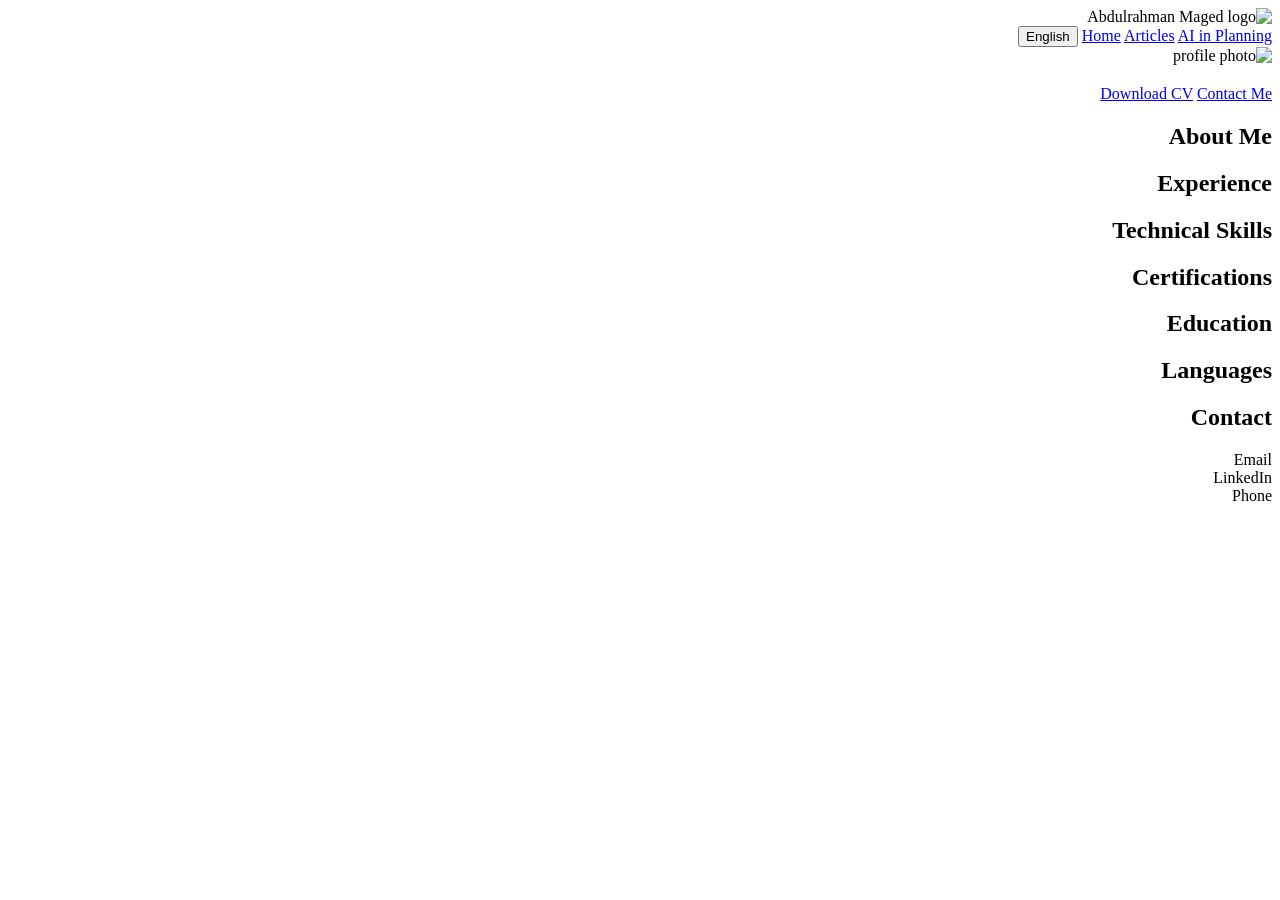
==== index.html @ ee334961 "Add files via upload" ====
<!DOCTYPE html>
<html lang="ar" dir="rtl">
<head>
<meta charset="UTF-8">
<meta name="viewport" content="width=device-width, initial-scale=1.0">
<title>عبدالرحمن ماجد | Planning Engineer</title>
<meta name="description" content="عبدالرحمن ماجد - مهندس تخطيط أول بخبرة 12+ عامًا في مشاريع المقاولات والبنية التحتية، متخصص في Primavera P6 وتحليل المسار الحرج وتحليل التأخيرات.">
<meta property="og:title" content="عبدالرحمن ماجد | Senior Planning Engineer">
<meta property="og:description" content="مهندس تخطيط أول بخبرة 12+ عامًا في مشاريع المقاولات والبنية التحتية.">
<meta property="og:type" content="website">
<meta property="og:image" content="assets/avatar-placeholder.svg">
<link rel="icon" href="assets/favicon.svg" type="image/svg+xml">
<link rel="preconnect" href="https://fonts.googleapis.com">
<link href="https://fonts.googleapis.com/css2?family=Cairo:wght@400;600;700;800&family=Inter:wght@400;600;700;800&display=swap" rel="stylesheet">
<link rel="stylesheet" href="css/styles.css">
<script>
  (function(){
    var lang = localStorage.getItem("site-lang") || "ar";
    document.documentElement.lang = lang;
    document.documentElement.dir = lang === "ar" ? "rtl" : "ltr";
  })();
</script>
</head>
<body data-page="home">

<header class="site-header">
  <div class="container nav-row">
    <div class="brand">
      <img src="assets/favicon.svg" alt="logo">
      <span id="brand-name">Abdulrahman Maged</span>
    </div>
    <nav class="nav-links">
      <a href="index.html" data-page="home" data-i18n="navHome">Home</a>
      <a href="articles.html" data-page="articles" data-i18n="navArticles">Articles</a>
      <a href="ai-planning.html" data-page="ai" data-i18n="navAI">AI in Planning</a>
      <button class="lang-toggle" id="lang-toggle">English</button>
    </nav>
  </div>
</header>

<section class="hero">
  <div class="container hero-grid">
    <img id="hero-photo" class="hero-photo" src="assets/avatar-placeholder.svg" alt="profile photo">
    <div class="hero-text">
      <h1 id="hero-name"></h1>
      <div class="hero-title" id="hero-title"></div>
      <p class="hero-pitch" id="hero-pitch"></p>
      <div class="hero-meta">
        <span id="hero-location"></span>
      </div>
      <div class="btn-row">
        <a class="btn btn-gold" id="cv-download" href="#" download data-i18n="heroDownloadCV">Download CV</a>
        <a class="btn btn-outline" href="#contact" data-i18n="heroContact">Contact Me</a>
      </div>
    </div>
  </div>
</section>

<section>
  <div class="container">
    <h2 class="section-title" data-i18n="summaryTitle">About Me</h2>
    <div class="summary-box" id="summary-text"></div>
  </div>
</section>

<section class="section-alt">
  <div class="container">
    <h2 class="section-title" data-i18n="experienceTitle">Experience</h2>
    <div class="timeline" id="timeline"></div>
  </div>
</section>

<section>
  <div class="container">
    <h2 class="section-title" data-i18n="skillsTitle">Technical Skills</h2>
    <div class="skills-grid" id="skills-grid"></div>
  </div>
</section>

<section class="section-alt">
  <div class="container">
    <h2 class="section-title" data-i18n="certTitle">Certifications</h2>
    <div class="cert-list" id="cert-list"></div>
  </div>
</section>

<section>
  <div class="container">
    <h2 class="section-title" data-i18n="educationTitle">Education</h2>
    <div class="cert-list" id="education-list"></div>
  </div>
</section>

<section class="section-alt">
  <div class="container">
    <h2 class="section-title" data-i18n="languagesTitle">Languages</h2>
    <div class="cert-list" id="languages-list"></div>
  </div>
</section>

<section id="contact">
  <div class="container">
    <h2 class="section-title" data-i18n="contactTitle">Contact</h2>
    <div class="contact-grid">
      <div class="contact-card">
        <div class="label" data-i18n="contactEmail">Email</div>
        <a class="value" id="contact-email" href="#"></a>
      </div>
      <div class="contact-card">
        <div class="label" data-i18n="contactLinkedin">LinkedIn</div>
        <a class="value" id="contact-linkedin" href="#" target="_blank" rel="noopener"></a>
      </div>
      <div class="contact-card" id="contact-phone-card">
        <div class="label" data-i18n="contactPhone">Phone</div>
        <a class="value" id="contact-phone" href="#"></a>
      </div>
    </div>
  </div>
</section>

<footer>
  <div class="container" id="footer-text"></div>
</footer>

<script src="js/i18n.js"></script>
<script src="js/main.js"></script>
<script src="js/chatbot.js"></script>
</body>
</html>
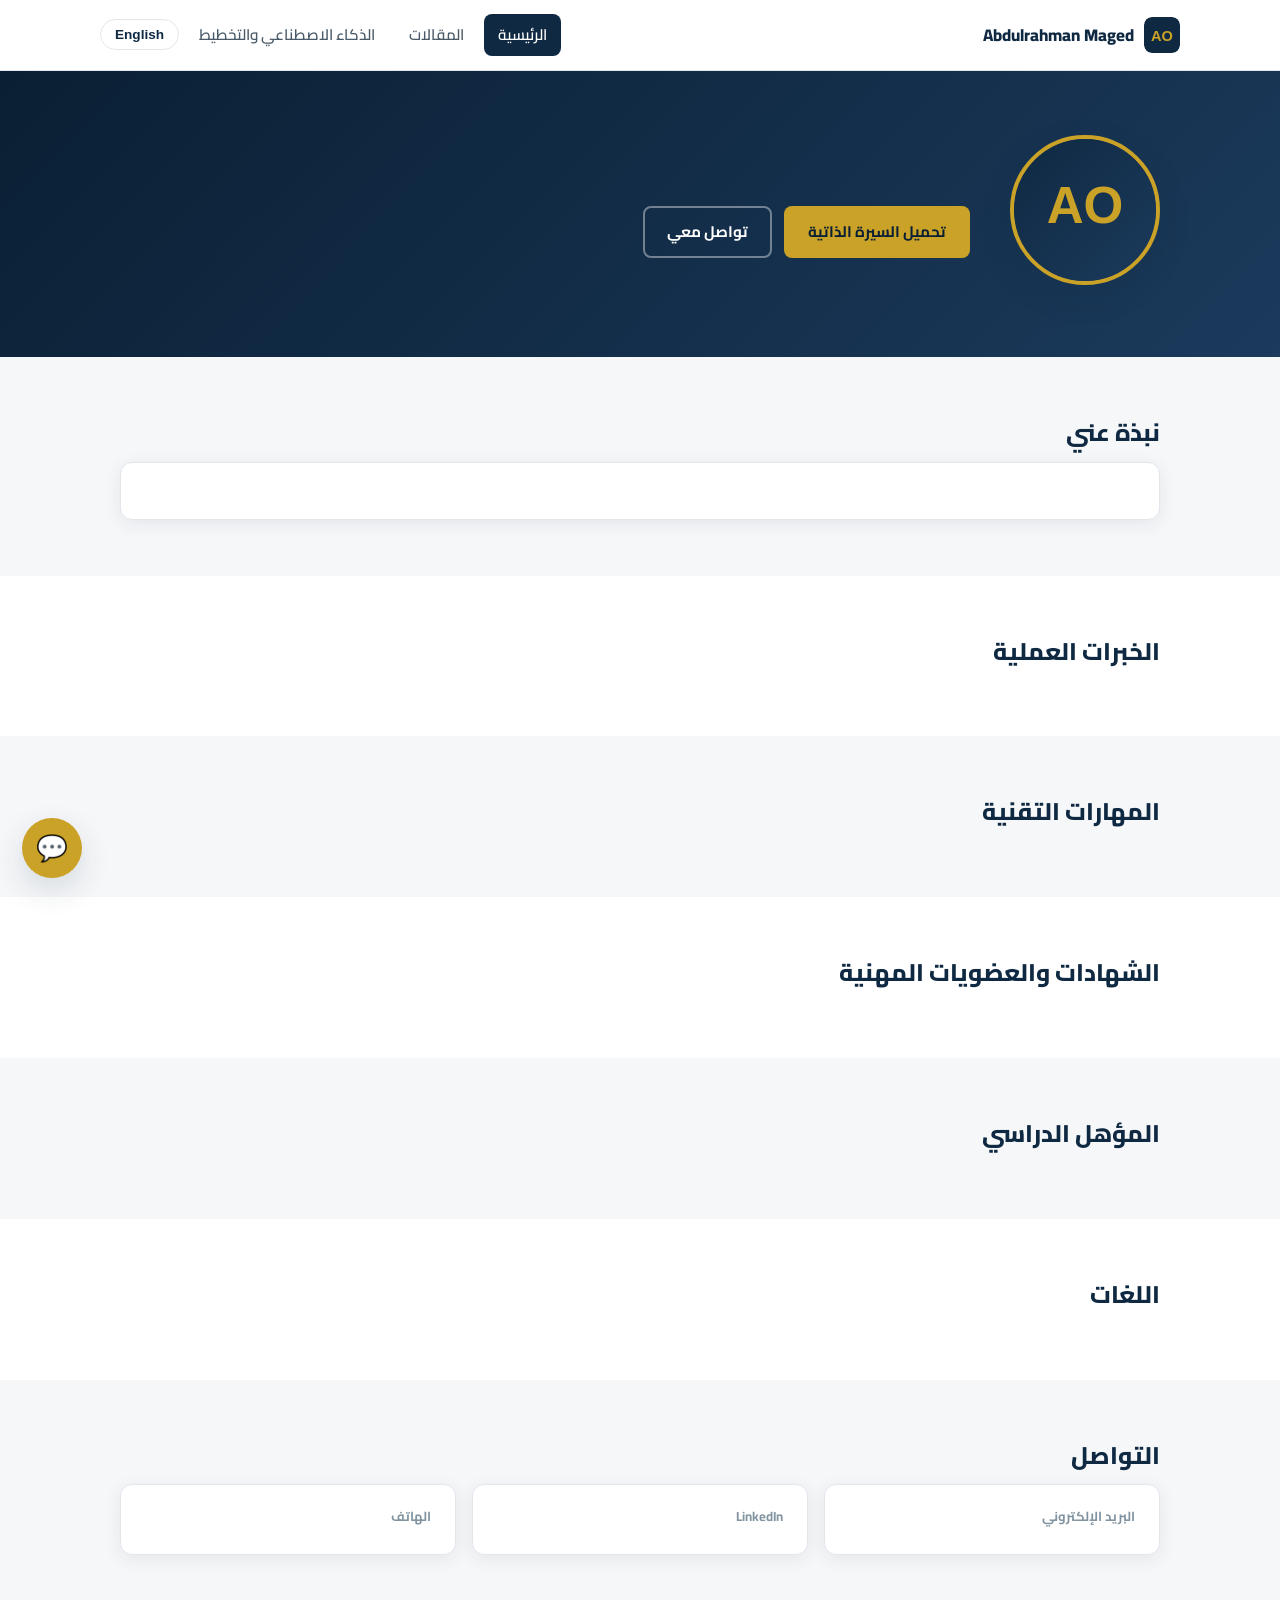
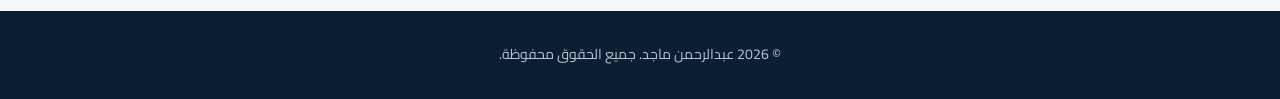
==== commit c89636a1: "Update index.html" ====
--- a/index.html
+++ b/index.html
@@ -8,11 +8,11 @@
 <meta property="og:title" content="عبدالرحمن ماجد | Senior Planning Engineer">
 <meta property="og:description" content="مهندس تخطيط أول بخبرة 12+ عامًا في مشاريع المقاولات والبنية التحتية.">
 <meta property="og:type" content="website">
-<meta property="og:image" content="assets/avatar-placeholder.svg">
-<link rel="icon" href="assets/favicon.svg" type="image/svg+xml">
+<meta property="og:image" content="avatar-placeholder.svg">
+<link rel="icon" href="favicon.svg" type="image/svg+xml">
 <link rel="preconnect" href="https://fonts.googleapis.com">
 <link href="https://fonts.googleapis.com/css2?family=Cairo:wght@400;600;700;800&family=Inter:wght@400;600;700;800&display=swap" rel="stylesheet">
-<link rel="stylesheet" href="css/styles.css">
+<link rel="stylesheet" href="styles.css">
 <script>
   (function(){
     var lang = localStorage.getItem("site-lang") || "ar";
@@ -26,7 +26,7 @@
 <header class="site-header">
   <div class="container nav-row">
     <div class="brand">
-      <img src="assets/favicon.svg" alt="logo">
+      <img src="favicon.svg" alt="logo">
       <span id="brand-name">Abdulrahman Maged</span>
     </div>
     <nav class="nav-links">
@@ -40,7 +40,7 @@
 
 <section class="hero">
   <div class="container hero-grid">
-    <img id="hero-photo" class="hero-photo" src="assets/avatar-placeholder.svg" alt="profile photo">
+    <img id="hero-photo" class="hero-photo" src="avatar-placeholder.svg" alt="profile photo">
     <div class="hero-text">
       <h1 id="hero-name"></h1>
       <div class="hero-title" id="hero-title"></div>
@@ -122,8 +122,8 @@
   <div class="container" id="footer-text"></div>
 </footer>
 
-<script src="js/i18n.js"></script>
-<script src="js/main.js"></script>
-<script src="js/chatbot.js"></script>
+<script src="i18n.js"></script>
+<script src="main.js"></script>
+<script src="chatbot.js"></script>
 </body>
 </html>
--- a/styles.css
+++ b/styles.css
@@ -0,0 +1,233 @@
+/* ============ Design tokens ============ */
+:root{
+  --navy-900:#0a1f33;
+  --navy-800:#0f2942;
+  --navy-700:#1b3a5c;
+  --steel-600:#3d5a75;
+  --gold-500:#c9a227;
+  --gold-400:#d9b84a;
+  --bg:#f6f7f9;
+  --surface:#ffffff;
+  --text-900:#16212c;
+  --text-600:#4a5a68;
+  --text-400:#8394a1;
+  --border:#e3e7eb;
+  --radius:12px;
+  --shadow:0 4px 18px rgba(15,41,66,0.08);
+  --shadow-lg:0 12px 32px rgba(15,41,66,0.14);
+  --maxw:1080px;
+  --font-ar:'Cairo', 'Segoe UI', Tahoma, sans-serif;
+  --font-en:'Inter', 'Segoe UI', Arial, sans-serif;
+}
+
+*{box-sizing:border-box;}
+html,body{margin:0;padding:0;}
+body{
+  background:var(--bg);
+  color:var(--text-900);
+  font-family:var(--font-ar);
+  line-height:1.7;
+  -webkit-font-smoothing:antialiased;
+}
+html[lang="en"] body{font-family:var(--font-en);}
+
+img{max-width:100%;display:block;}
+a{color:inherit;text-decoration:none;}
+ul{margin:0;padding:0;list-style:none;}
+
+.container{max-width:var(--maxw);margin:0 auto;padding:0 20px;}
+
+/* ============ Header / Nav ============ */
+header.site-header{
+  position:sticky;top:0;z-index:50;
+  background:rgba(255,255,255,0.92);
+  backdrop-filter:blur(8px);
+  border-bottom:1px solid var(--border);
+}
+.nav-row{
+  display:flex;align-items:center;justify-content:space-between;
+  padding:14px 0;
+}
+.brand{
+  display:flex;align-items:center;gap:10px;
+  font-weight:800;font-size:1.05rem;color:var(--navy-800);
+}
+.brand img{width:36px;height:36px;border-radius:8px;}
+.nav-links{display:flex;align-items:center;gap:6px;flex-wrap:wrap;}
+.nav-links a{
+  padding:8px 14px;border-radius:8px;font-weight:600;font-size:.95rem;
+  color:var(--text-600);
+}
+.nav-links a:hover,.nav-links a.active{background:var(--navy-800);color:#fff;}
+.lang-toggle{
+  border:1px solid var(--border);background:var(--surface);
+  padding:7px 14px;border-radius:20px;font-weight:700;font-size:.85rem;
+  cursor:pointer;color:var(--navy-800);
+}
+.lang-toggle:hover{border-color:var(--gold-500);}
+
+/* ============ Hero ============ */
+.hero{
+  background:linear-gradient(135deg,var(--navy-900),var(--navy-700));
+  color:#fff;padding:64px 0 72px;
+}
+.hero-grid{display:flex;gap:40px;align-items:center;flex-wrap:wrap;}
+.hero-photo{
+  width:150px;height:150px;border-radius:50%;
+  border:4px solid var(--gold-500);object-fit:cover;flex-shrink:0;
+  box-shadow:var(--shadow-lg);
+}
+.hero-text{flex:1;min-width:260px;}
+.hero-text h1{font-size:2rem;margin:0 0 6px;font-weight:800;}
+.hero-title{color:var(--gold-400);font-weight:700;font-size:1.1rem;margin:0 0 14px;}
+.hero-pitch{color:#d7e0e8;font-size:1.05rem;max-width:600px;margin:0 0 22px;}
+.hero-meta{display:flex;gap:18px;flex-wrap:wrap;font-size:.92rem;color:#b9c6d1;margin-bottom:22px;}
+.hero-meta span{display:flex;align-items:center;gap:6px;}
+.btn-row{display:flex;gap:12px;flex-wrap:wrap;}
+.btn{
+  display:inline-block;padding:11px 22px;border-radius:8px;font-weight:700;
+  font-size:.95rem;cursor:pointer;border:2px solid transparent;
+}
+.btn-gold{background:var(--gold-500);color:var(--navy-900);}
+.btn-gold:hover{background:var(--gold-400);}
+.btn-outline{border-color:rgba(255,255,255,0.4);color:#fff;}
+.btn-outline:hover{border-color:#fff;background:rgba(255,255,255,0.08);}
+
+/* ============ Sections ============ */
+section{padding:56px 0;}
+.section-title{
+  font-size:1.5rem;font-weight:800;color:var(--navy-800);
+  margin:0 0 8px;
+}
+.section-sub{color:var(--text-400);margin:0 0 32px;font-size:.95rem;}
+.section-alt{background:var(--surface);}
+
+/* Summary */
+.summary-box{
+  background:var(--surface);border:1px solid var(--border);border-radius:var(--radius);
+  padding:28px;font-size:1.02rem;color:var(--text-600);box-shadow:var(--shadow);
+}
+
+/* Timeline */
+.timeline{display:flex;flex-direction:column;gap:20px;}
+.timeline-item{
+  background:var(--surface);border:1px solid var(--border);border-radius:var(--radius);
+  padding:24px;box-shadow:var(--shadow);
+  border-inline-start:4px solid var(--gold-500);
+}
+.timeline-head{display:flex;justify-content:space-between;flex-wrap:wrap;gap:8px;margin-bottom:10px;}
+.timeline-role{font-weight:800;color:var(--navy-800);font-size:1.08rem;}
+.timeline-company{color:var(--steel-600);font-weight:700;}
+.timeline-period{color:var(--text-400);font-size:.88rem;font-weight:600;white-space:nowrap;}
+.timeline-location{color:var(--text-400);font-size:.85rem;margin-bottom:10px;}
+.timeline-points{padding-inline-start:20px;list-style:disc;color:var(--text-600);font-size:.95rem;}
+.timeline-points li{margin-bottom:6px;}
+
+/* Skills */
+.skills-grid{display:grid;grid-template-columns:repeat(auto-fit,minmax(240px,1fr));gap:18px;}
+.skill-item{background:var(--surface);border:1px solid var(--border);border-radius:var(--radius);padding:16px 18px;box-shadow:var(--shadow);}
+.skill-name{font-weight:700;font-size:.92rem;margin-bottom:8px;display:flex;justify-content:space-between;color:var(--navy-800);}
+.skill-bar-bg{background:var(--border);border-radius:6px;height:8px;overflow:hidden;}
+.skill-bar-fill{background:linear-gradient(90deg,var(--navy-700),var(--gold-500));height:100%;border-radius:6px;}
+
+/* Certifications */
+.cert-list{display:flex;flex-direction:column;gap:12px;}
+.cert-item{
+  background:var(--surface);border:1px solid var(--border);border-radius:var(--radius);
+  padding:16px 20px;box-shadow:var(--shadow);font-weight:600;color:var(--text-600);
+  display:flex;gap:10px;align-items:flex-start;
+}
+.cert-item::before{content:"✓";color:var(--gold-500);font-weight:900;font-size:1.1rem;}
+
+/* Contact */
+.contact-grid{display:flex;gap:16px;flex-wrap:wrap;}
+.contact-card{
+  background:var(--surface);border:1px solid var(--border);border-radius:var(--radius);
+  padding:20px 24px;box-shadow:var(--shadow);flex:1;min-width:220px;
+}
+.contact-card .label{color:var(--text-400);font-size:.82rem;font-weight:700;margin-bottom:6px;}
+.contact-card .value{color:var(--navy-800);font-weight:700;font-size:1rem;word-break:break-word;}
+
+/* ============ Articles ============ */
+.articles-grid{display:grid;grid-template-columns:repeat(auto-fit,minmax(280px,1fr));gap:20px;}
+.article-card{
+  background:var(--surface);border:1px solid var(--border);border-radius:var(--radius);
+  padding:22px;box-shadow:var(--shadow);cursor:pointer;transition:transform .15s, box-shadow .15s;
+}
+.article-card:hover{transform:translateY(-3px);box-shadow:var(--shadow-lg);}
+.article-date{color:var(--gold-500);font-weight:700;font-size:.8rem;margin-bottom:8px;}
+.article-title{font-weight:800;color:var(--navy-800);font-size:1.1rem;margin:0 0 8px;}
+.article-summary{color:var(--text-600);font-size:.92rem;}
+.article-read{margin-top:12px;font-weight:700;color:var(--navy-700);font-size:.85rem;}
+
+.article-full{
+  background:var(--surface);border:1px solid var(--border);border-radius:var(--radius);
+  padding:32px;box-shadow:var(--shadow);
+}
+.article-full .article-title{font-size:1.6rem;}
+.back-link{display:inline-block;margin-bottom:20px;font-weight:700;color:var(--steel-600);cursor:pointer;}
+.article-body{margin-top:18px;color:var(--text-600);font-size:1.02rem;}
+.article-body p{margin:0 0 14px;}
+
+.empty-state{color:var(--text-400);text-align:center;padding:40px 0;font-size:.95rem;}
+
+/* ============ Footer ============ */
+footer{background:var(--navy-900);color:#b9c6d1;padding:32px 0;text-align:center;font-size:.88rem;}
+footer a{color:var(--gold-400);font-weight:700;}
+
+/* ============ Chatbot Widget ============ */
+#chatbot-toggle{
+  position:fixed;bottom:22px;inset-inline-end:22px;z-index:100;
+  width:60px;height:60px;border-radius:50%;
+  background:var(--gold-500);color:var(--navy-900);
+  display:flex;align-items:center;justify-content:center;
+  box-shadow:var(--shadow-lg);cursor:pointer;border:none;font-size:1.6rem;
+  transition:transform .15s;
+}
+#chatbot-toggle:hover{transform:scale(1.06);}
+
+#chatbot-panel{
+  position:fixed;bottom:96px;inset-inline-end:22px;z-index:100;
+  width:340px;max-width:88vw;max-height:70vh;
+  background:var(--surface);border-radius:var(--radius);
+  box-shadow:var(--shadow-lg);border:1px solid var(--border);
+  display:none;flex-direction:column;overflow:hidden;
+}
+#chatbot-panel.open{display:flex;}
+.chatbot-header{
+  background:var(--navy-800);color:#fff;padding:14px 18px;
+  font-weight:800;display:flex;justify-content:space-between;align-items:center;
+}
+.chatbot-header small{display:block;font-weight:500;color:#b9c6d1;font-size:.75rem;margin-top:2px;}
+.chatbot-close{cursor:pointer;font-size:1.2rem;background:none;border:none;color:#fff;}
+.chatbot-messages{
+  flex:1;overflow-y:auto;padding:14px;display:flex;flex-direction:column;gap:10px;
+  background:var(--bg);
+}
+.msg{max-width:85%;padding:9px 13px;border-radius:12px;font-size:.9rem;line-height:1.5;}
+.msg-bot{background:#fff;border:1px solid var(--border);align-self:flex-start;color:var(--text-900);}
+.msg-user{background:var(--navy-800);color:#fff;align-self:flex-end;}
+.chatbot-suggestions{display:flex;flex-wrap:wrap;gap:6px;padding:10px 14px;border-top:1px solid var(--border);background:#fff;}
+.chip{
+  font-size:.78rem;padding:6px 10px;border-radius:14px;background:var(--bg);
+  border:1px solid var(--border);cursor:pointer;color:var(--text-600);font-weight:600;
+}
+.chip:hover{border-color:var(--gold-500);}
+.chatbot-input-row{display:flex;border-top:1px solid var(--border);}
+.chatbot-input-row input{
+  flex:1;border:none;padding:12px 14px;font-size:.9rem;outline:none;font-family:inherit;
+}
+.chatbot-input-row button{
+  background:var(--navy-800);color:#fff;border:none;padding:0 18px;cursor:pointer;font-weight:700;
+}
+.chatbot-input-row button:hover{background:var(--navy-700);}
+
+/* ============ Responsive ============ */
+@media (max-width:640px){
+  .hero-grid{flex-direction:column;text-align:center;}
+  .hero-meta{justify-content:center;}
+  .btn-row{justify-content:center;}
+  .nav-links{gap:2px;}
+  .nav-links a{padding:6px 9px;font-size:.85rem;}
+  #chatbot-panel{width:92vw;inset-inline-end:4vw;}
+}
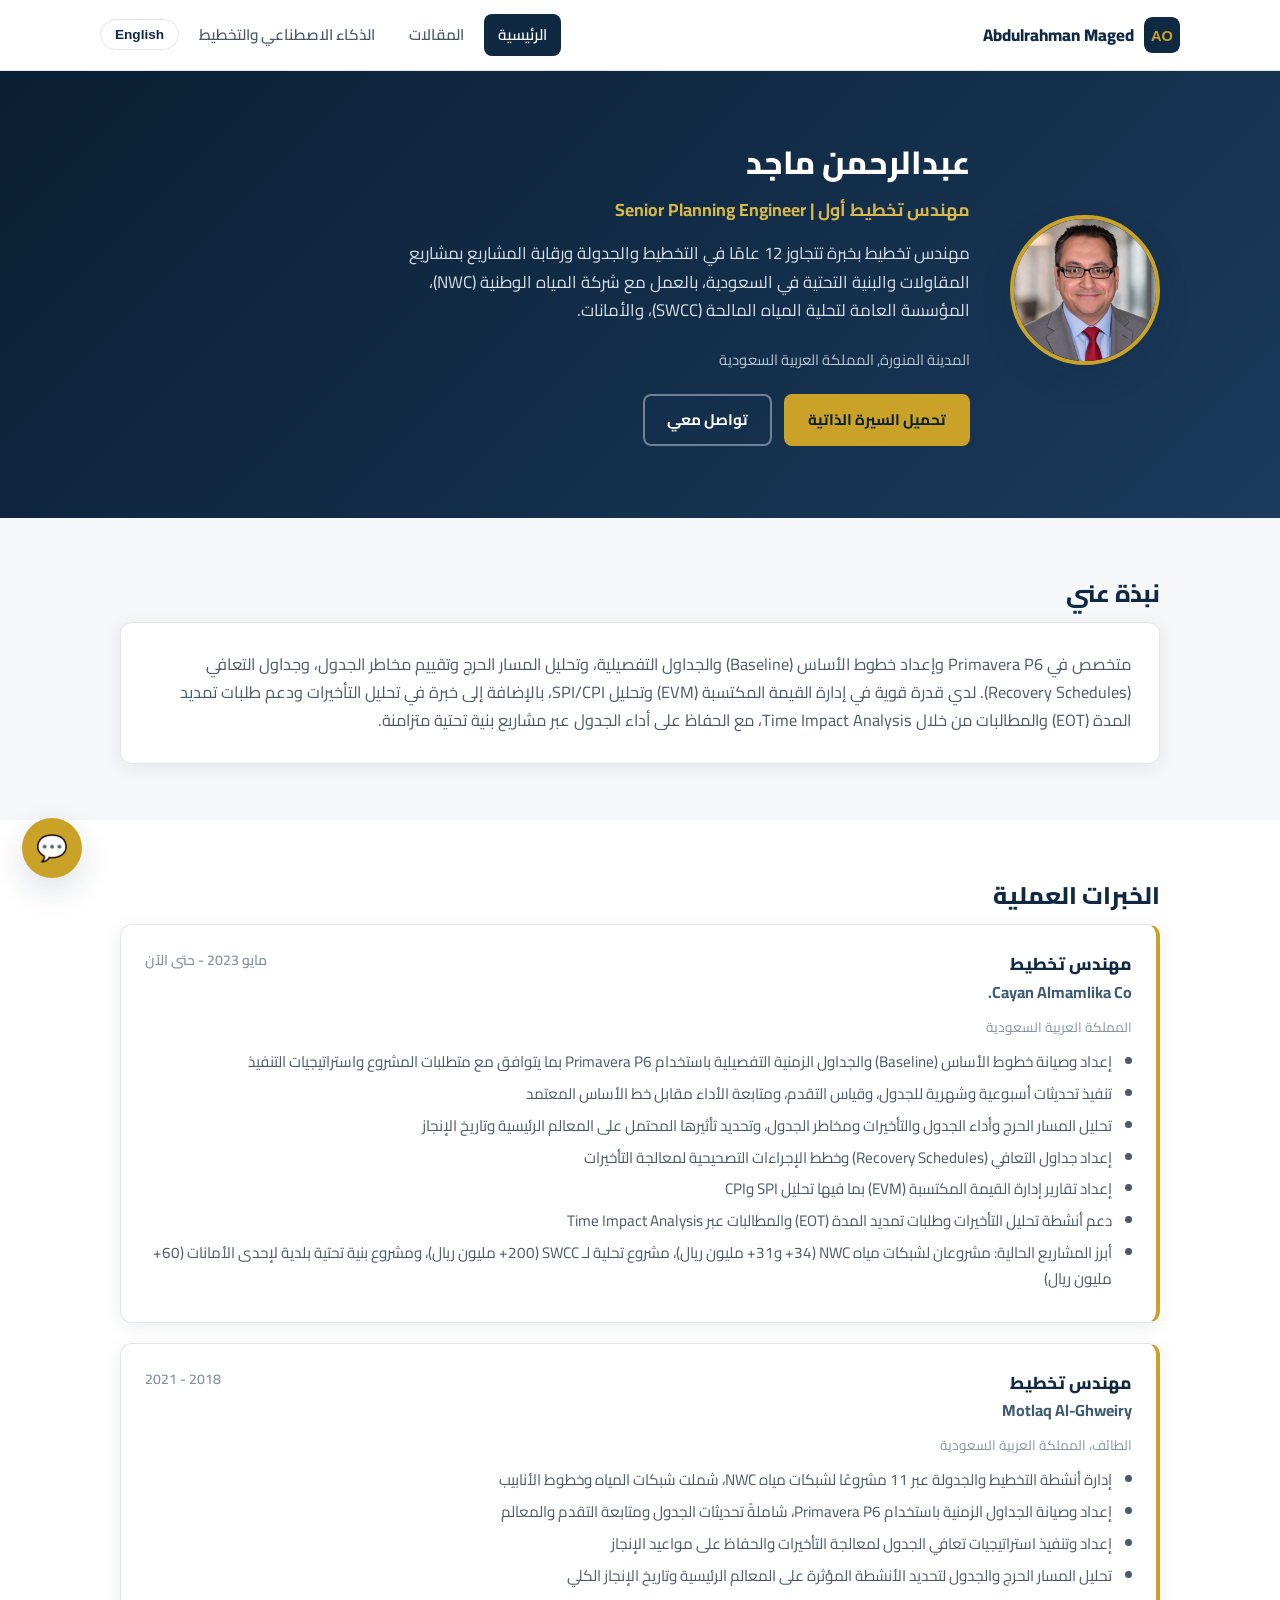
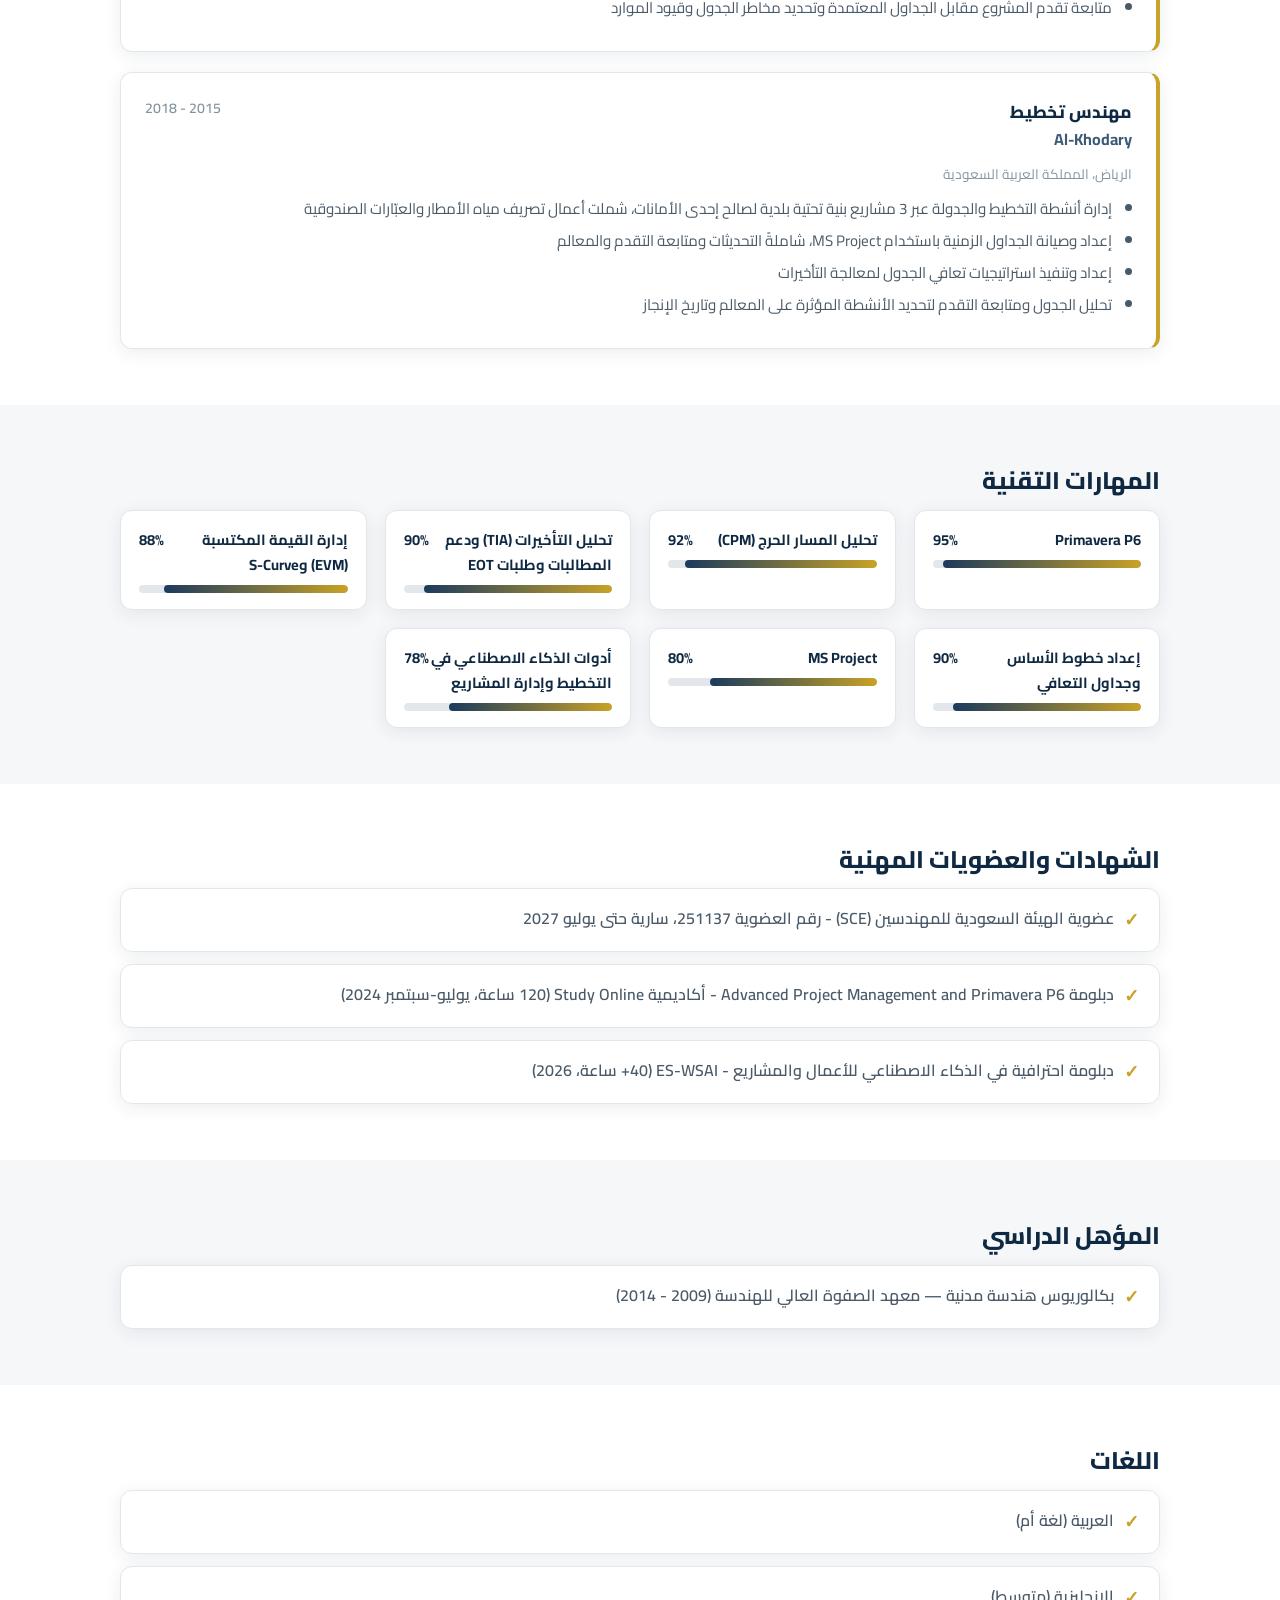
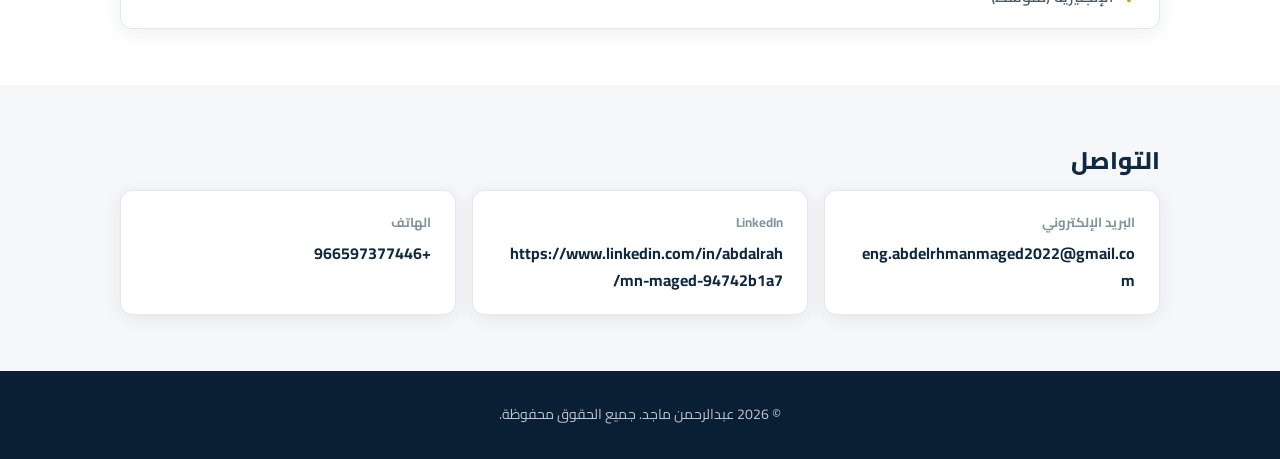
==== commit 24778fd0: "Update index.html" ====
--- a/index.html
+++ b/index.html
@@ -51,6 +51,7 @@
       <div class="btn-row">
         <a class="btn btn-gold" id="cv-download" href="#" download data-i18n="heroDownloadCV">Download CV</a>
         <a class="btn btn-outline" href="#contact" data-i18n="heroContact">Contact Me</a>
+        <a class="btn btn-outline" id="hero-linkedin" href="#" target="_blank" rel="noopener" data-i18n="heroLinkedin" style="display:none">LinkedIn</a>
       </div>
     </div>
   </div>
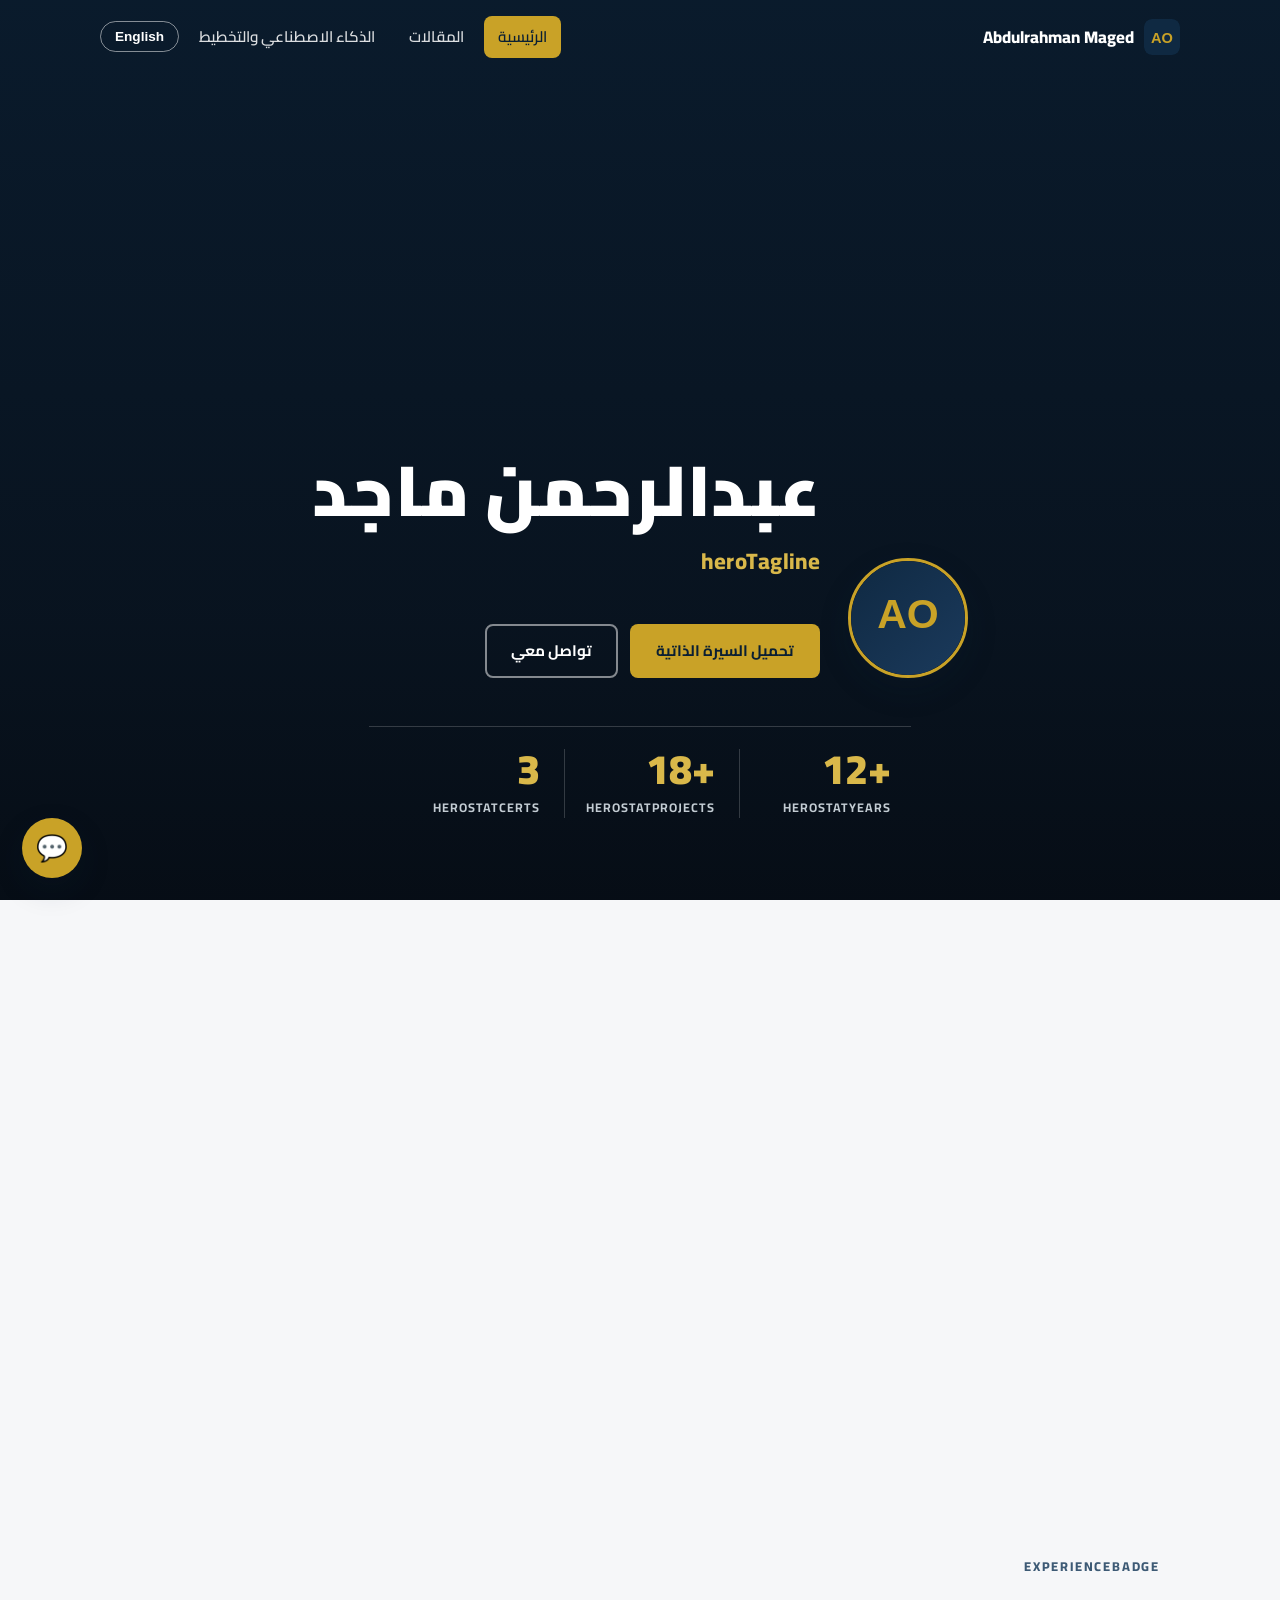
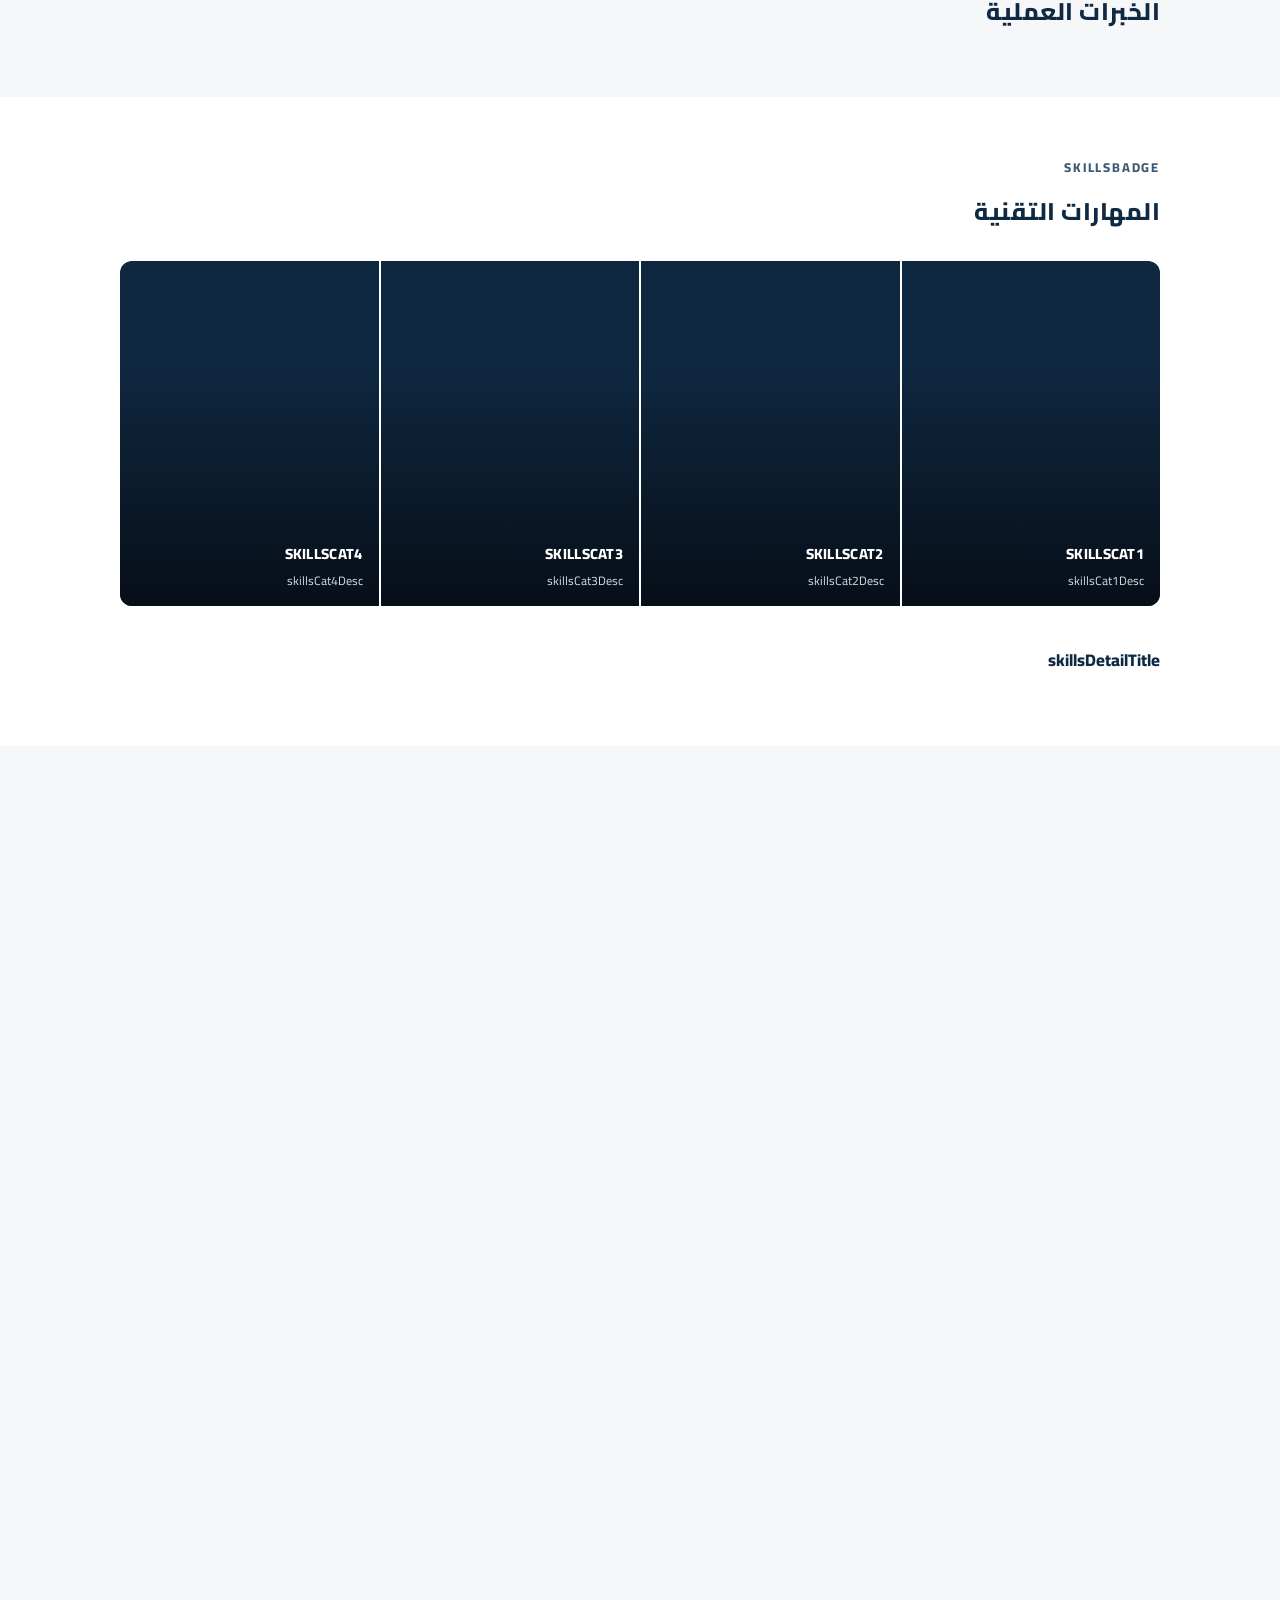
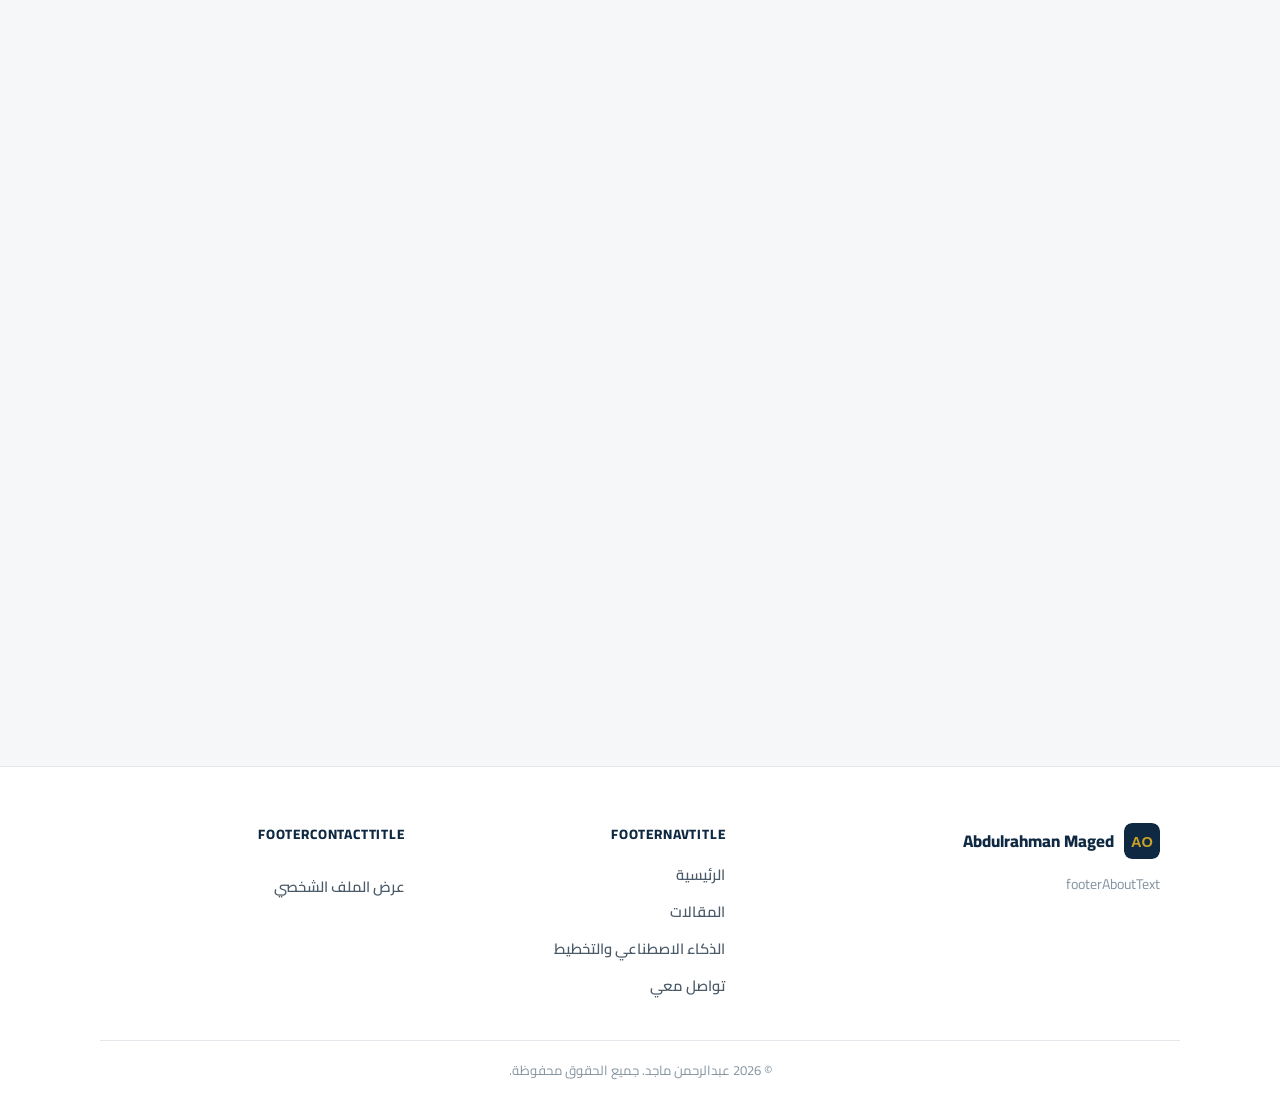
==== commit 6127c620: "Update index.html" ====
--- a/index.html
+++ b/index.html
@@ -11,7 +11,7 @@
 <meta property="og:image" content="avatar-placeholder.svg">
 <link rel="icon" href="favicon.svg" type="image/svg+xml">
 <link rel="preconnect" href="https://fonts.googleapis.com">
-<link href="https://fonts.googleapis.com/css2?family=Cairo:wght@400;600;700;800&family=Inter:wght@400;600;700;800&display=swap" rel="stylesheet">
+<link href="https://fonts.googleapis.com/css2?family=Cairo:wght@400;600;700;800;900&family=Inter:wght@400;600;700;800;900&display=swap" rel="stylesheet">
 <link rel="stylesheet" href="styles.css">
 <script>
   (function(){
@@ -38,12 +38,14 @@
   </div>
 </header>
 
-<section class="hero">
-  <div class="container hero-grid">
+<section class="cine-hero" style="background-image:url('images/hero.jpg')">
+  <div class="cine-hero-overlay"></div>
+  <div class="cine-hero-content container">
     <img id="hero-photo" class="hero-photo" src="avatar-placeholder.svg" alt="profile photo">
     <div class="hero-text">
-      <h1 id="hero-name"></h1>
-      <div class="hero-title" id="hero-title"></div>
+      <div class="cine-badge" id="hero-title-badge"></div>
+      <h1 id="hero-name" class="cine-hero-title"></h1>
+      <div class="cine-hero-tagline" data-i18n="heroTagline">Expert in Planning, Scheduling &amp; AI</div>
       <p class="hero-pitch" id="hero-pitch"></p>
       <div class="hero-meta">
         <span id="hero-location"></span>
@@ -55,63 +57,144 @@
       </div>
     </div>
   </div>
-</section>
-
-<section>
-  <div class="container">
-    <h2 class="section-title" data-i18n="summaryTitle">About Me</h2>
+  <div class="cine-stat-row container">
+    <div class="cine-stat">
+      <div class="cine-stat-num">+12</div>
+      <div class="cine-stat-label" data-i18n="heroStatYears">Years of Experience</div>
+    </div>
+    <div class="cine-stat">
+      <div class="cine-stat-num">+18</div>
+      <div class="cine-stat-label" data-i18n="heroStatProjects">Infrastructure Projects</div>
+    </div>
+    <div class="cine-stat">
+      <div class="cine-stat-num" id="hero-stat-certs">3</div>
+      <div class="cine-stat-label" data-i18n="heroStatCerts">Professional Certifications</div>
+    </div>
+  </div>
+</section>
+
+<section class="cine-section reveal" style="background-image:url('images/about.jpg')">
+  <div class="cine-overlay"></div>
+  <div class="container cine-content">
+    <div class="cine-badge" data-i18n="aboutBadge">About</div>
+    <h2 class="cine-headline" data-i18n="summaryTitle">About Me</h2>
     <div class="summary-box" id="summary-text"></div>
   </div>
+</section>
+
+<section id="experience-wrap">
+  <div class="container" style="padding-top:56px">
+    <div class="cine-badge cine-badge-dark" data-i18n="experienceBadge">Career Path</div>
+    <h2 class="section-title" data-i18n="experienceTitle">Experience</h2>
+  </div>
+  <div class="timeline" id="timeline"></div>
 </section>
 
 <section class="section-alt">
   <div class="container">
-    <h2 class="section-title" data-i18n="experienceTitle">Experience</h2>
-    <div class="timeline" id="timeline"></div>
-  </div>
-</section>
-
-<section>
-  <div class="container">
+    <div class="cine-badge cine-badge-dark" data-i18n="skillsBadge">Expertise</div>
     <h2 class="section-title" data-i18n="skillsTitle">Technical Skills</h2>
+    <div class="skills-visual-grid">
+      <div class="skills-visual-cell" style="background-image:url('images/skill1.jpg')">
+        <div class="cell-overlay"></div>
+        <div class="cell-text">
+          <div class="cell-title" data-i18n="skillsCat1">Scheduling Tools</div>
+          <div class="cell-desc" data-i18n="skillsCat1Desc"></div>
+        </div>
+      </div>
+      <div class="skills-visual-cell" style="background-image:url('images/skill3.jpg')">
+        <div class="cell-overlay"></div>
+        <div class="cell-text">
+          <div class="cell-title" data-i18n="skillsCat2">Schedule &amp; CPM Analysis</div>
+          <div class="cell-desc" data-i18n="skillsCat2Desc"></div>
+        </div>
+      </div>
+      <div class="skills-visual-cell" style="background-image:url('images/skill2.jpg')">
+        <div class="cell-overlay"></div>
+        <div class="cell-text">
+          <div class="cell-title" data-i18n="skillsCat3">Delay Analysis &amp; Claims</div>
+          <div class="cell-desc" data-i18n="skillsCat3Desc"></div>
+        </div>
+      </div>
+      <div class="skills-visual-cell" style="background-image:url('images/skill4.jpg')">
+        <div class="cell-overlay"></div>
+        <div class="cell-text">
+          <div class="cell-title" data-i18n="skillsCat4">EVM &amp; AI</div>
+          <div class="cell-desc" data-i18n="skillsCat4Desc"></div>
+        </div>
+      </div>
+    </div>
+    <h3 class="section-sub-title" data-i18n="skillsDetailTitle">Skills in Detail</h3>
     <div class="skills-grid" id="skills-grid"></div>
   </div>
 </section>
 
-<section class="section-alt">
-  <div class="container">
-    <h2 class="section-title" data-i18n="certTitle">Certifications</h2>
-    <div class="cert-list" id="cert-list"></div>
-  </div>
-</section>
-
-<section>
-  <div class="container">
-    <h2 class="section-title" data-i18n="educationTitle">Education</h2>
-    <div class="cert-list" id="education-list"></div>
-  </div>
-</section>
-
-<section class="section-alt">
-  <div class="container">
-    <h2 class="section-title" data-i18n="languagesTitle">Languages</h2>
-    <div class="cert-list" id="languages-list"></div>
-  </div>
-</section>
-
-<section id="contact">
-  <div class="container">
-    <h2 class="section-title" data-i18n="contactTitle">Contact</h2>
+<section class="cine-section reveal" style="background-image:url('images/tools-bg.jpg')">
+  <div class="cine-overlay cine-overlay-strong"></div>
+  <div class="container cine-content cine-content-wide">
+    <div class="cine-badge" data-i18n="toolsBadge">Tools &amp; Software</div>
+    <h2 class="cine-headline" data-i18n="toolsTitle">Software I Use</h2>
+    <p class="cine-sub" data-i18n="toolsSub"></p>
+    <div class="tools-row">
+      <div class="tool-badge">
+        <img class="tool-icon tool-icon-img" src="icons/primavera-p6.png" alt="Primavera P6">
+        <span data-i18n="toolPrimavera">Primavera P6</span>
+      </div>
+      <div class="tool-badge">
+        <svg class="tool-icon" viewBox="0 0 24 24" fill="currentColor"><path d="M16.412 4.412h-8.82a7.588 7.588 0 0 0-.008 15.176h8.828a7.588 7.588 0 0 0 0-15.176zm-.193 12.502H7.786a4.915 4.915 0 0 1 0-9.828h8.433a4.914 4.914 0 1 1 0 9.828z"/></svg>
+        <span data-i18n="toolOracle">Oracle</span>
+      </div>
+      <div class="tool-badge">
+        <svg class="tool-icon" viewBox="0 0 24 24" fill="none" stroke="currentColor" stroke-width="1.5"><path stroke-linecap="round" stroke-linejoin="round" d="M6.75 3v2.25M17.25 3v2.25M3 18.75V7.5a2.25 2.25 0 0 1 2.25-2.25h13.5A2.25 2.25 0 0 1 21 7.5v11.25m-18 0A2.25 2.25 0 0 0 5.25 21h13.5A2.25 2.25 0 0 0 21 18.75m-18 0v-7.5A2.25 2.25 0 0 1 5.25 9h13.5A2.25 2.25 0 0 1 21 11.25v7.5m-9-6h.008v.008H12v-.008ZM12 15h.008v.008H12V15Zm0 2.25h.008v.008H12v-.008ZM9.75 15h.008v.008H9.75V15Zm0 2.25h.008v.008H9.75v-.008ZM7.5 15h.008v.008H7.5V15Zm0 2.25h.008v.008H7.5v-.008Zm6.75-4.5h.008v.008h-.008v-.008Zm0 2.25h.008v.008h-.008V15Zm0 2.25h.008v.008h-.008v-.008Zm2.25-4.5h.008v.008H16.5v-.008Zm0 2.25h.008v.008H16.5V15Z"/></svg>
+        <span data-i18n="toolMsProject">MS Project</span>
+      </div>
+      <div class="tool-badge">
+        <svg class="tool-icon" viewBox="0 0 24 24" fill="currentColor"><path d="M23 1.5q.41 0 .7.3.3.29.3.7v19q0 .41-.3.7-.29.3-.7.3H7q-.41 0-.7-.3-.3-.29-.3-.7V18H1q-.41 0-.7-.3-.3-.29-.3-.7V7q0-.41.3-.7Q.58 6 1 6h5V2.5q0-.41.3-.7.29-.3.7-.3zM6 13.28l1.42 2.66h2.14l-2.38-3.87 2.34-3.8H7.46l-1.3 2.4-.05.08-.04.09-.64-1.28-.66-1.29H2.59l2.27 3.82-2.48 3.85h2.16zM14.25 21v-3H7.5v3zm0-4.5v-3.75H12v3.75zm0-5.25V7.5H12v3.75zm0-5.25V3H7.5v3zm8.25 15v-3h-6.75v3zm0-4.5v-3.75h-6.75v3.75zm0-5.25V7.5h-6.75v3.75zm0-5.25V3h-6.75v3Z"/></svg>
+        <span data-i18n="toolExcel">Excel</span>
+      </div>
+      <div class="tool-badge">
+        <svg class="tool-icon" viewBox="0 0 24 24" fill="none" stroke="currentColor" stroke-width="1.5"><path stroke-linecap="round" stroke-linejoin="round" d="M8.25 3v1.5M4.5 8.25H3m18 0h-1.5M4.5 12H3m18 0h-1.5m-15 3.75H3m18 0h-1.5M8.25 19.5V21M12 3v1.5m0 15V21m3.75-18v1.5m0 15V21m-9-1.5h10.5a2.25 2.25 0 0 0 2.25-2.25V6.75a2.25 2.25 0 0 0-2.25-2.25H6.75A2.25 2.25 0 0 0 4.5 6.75v10.5a2.25 2.25 0 0 0 2.25 2.25Zm.75-12h9v9h-9v-9Z"/></svg>
+        <span data-i18n="toolAI">AI Tools</span>
+      </div>
+    </div>
+  </div>
+</section>
+
+<section class="cine-section reveal" style="background-image:url('images/cert-bg.jpg')">
+  <div class="cine-overlay cine-overlay-strong"></div>
+  <div class="container cine-content">
+    <div class="cine-badge" data-i18n="certEduBadge">Qualifications</div>
+    <div class="cert-edu-grid">
+      <div>
+        <h2 class="cine-headline cine-headline-sm" data-i18n="certTitle">Certifications</h2>
+        <div class="cert-list glass" id="cert-list"></div>
+      </div>
+      <div>
+        <h2 class="cine-headline cine-headline-sm" data-i18n="educationTitle">Education</h2>
+        <div class="cert-list glass" id="education-list"></div>
+        <h3 class="cine-headline-xs" data-i18n="languagesTitle">Languages</h3>
+        <div class="cert-list glass" id="languages-list"></div>
+      </div>
+    </div>
+  </div>
+</section>
+
+<section id="contact" class="cine-section reveal" style="background-image:url('images/contact-bg.jpg')">
+  <div class="cine-overlay"></div>
+  <div class="container cine-content">
+    <div class="cine-badge" data-i18n="contactBadge">Get in Touch</div>
+    <h2 class="cine-headline" data-i18n="contactHeadline">Let's Plan Your Next Project</h2>
+    <p class="cine-sub" data-i18n="contactSub"></p>
     <div class="contact-grid">
-      <div class="contact-card">
+      <div class="contact-card glass">
         <div class="label" data-i18n="contactEmail">Email</div>
         <a class="value" id="contact-email" href="#"></a>
       </div>
-      <div class="contact-card">
+      <div class="contact-card glass">
         <div class="label" data-i18n="contactLinkedin">LinkedIn</div>
         <a class="value" id="contact-linkedin" href="#" target="_blank" rel="noopener"></a>
       </div>
-      <div class="contact-card" id="contact-phone-card">
+      <div class="contact-card glass" id="contact-phone-card">
         <div class="label" data-i18n="contactPhone">Phone</div>
         <a class="value" id="contact-phone" href="#"></a>
       </div>
@@ -119,8 +202,30 @@
   </div>
 </section>
 
-<footer>
-  <div class="container" id="footer-text"></div>
+<footer class="site-footer">
+  <div class="container footer-grid">
+    <div class="footer-col">
+      <div class="brand footer-brand">
+        <img src="favicon.svg" alt="logo">
+        <span id="footer-brand-name">Abdulrahman Maged</span>
+      </div>
+      <p class="footer-about-text" data-i18n="footerAboutText"></p>
+    </div>
+    <div class="footer-col">
+      <div class="footer-col-title" data-i18n="footerNavTitle">Links</div>
+      <a href="index.html" data-i18n="navHome">Home</a>
+      <a href="articles.html" data-i18n="navArticles">Articles</a>
+      <a href="ai-planning.html" data-i18n="navAI">AI in Planning</a>
+      <a href="#contact" data-i18n="heroContact">Contact Me</a>
+    </div>
+    <div class="footer-col">
+      <div class="footer-col-title" data-i18n="footerContactTitle">Contact</div>
+      <a id="footer-email" href="#"></a>
+      <a id="footer-linkedin" href="#" target="_blank" rel="noopener" data-i18n="contactLinkedinLabel">View Profile</a>
+      <a id="footer-phone" href="#"></a>
+    </div>
+  </div>
+  <div class="footer-bottom container" id="footer-text"></div>
 </footer>
 
 <script src="i18n.js"></script>
--- a/styles.css
+++ b/styles.css
@@ -18,9 +18,12 @@
   --maxw:1080px;
   --font-ar:'Cairo', 'Segoe UI', Tahoma, sans-serif;
   --font-en:'Inter', 'Segoe UI', Arial, sans-serif;
+  --overlay-dark:linear-gradient(180deg, rgba(10,19,31,0.35) 0%, rgba(8,16,26,0.78) 68%, rgba(6,12,20,0.94) 100%);
+  --overlay-flat:rgba(8,16,26,0.62);
 }
 
 *{box-sizing:border-box;}
+html{scroll-behavior:smooth;}
 html,body{margin:0;padding:0;}
 body{
   background:var(--bg);
@@ -37,116 +40,216 @@
 
 .container{max-width:var(--maxw);margin:0 auto;padding:0 20px;}
 
-/* ============ Header / Nav ============ */
+/* ============ Header / Nav (fixed, transparent-over-hero) ============ */
 header.site-header{
-  position:sticky;top:0;z-index:50;
-  background:rgba(255,255,255,0.92);
-  backdrop-filter:blur(8px);
+  position:fixed;top:0;left:0;right:0;z-index:200;
+  background:transparent;
+  transition:background .3s ease, box-shadow .3s ease, backdrop-filter .3s ease;
+}
+header.site-header.scrolled{
+  background:rgba(255,255,255,0.94);
+  backdrop-filter:blur(10px);
+  box-shadow:0 2px 14px rgba(15,41,66,0.1);
   border-bottom:1px solid var(--border);
 }
 .nav-row{
   display:flex;align-items:center;justify-content:space-between;
-  padding:14px 0;
+  padding:16px 0;
 }
 .brand{
   display:flex;align-items:center;gap:10px;
-  font-weight:800;font-size:1.05rem;color:var(--navy-800);
-}
+  font-weight:800;font-size:1.05rem;color:#fff;
+  transition:color .3s ease;
+}
+header.scrolled .brand{color:var(--navy-800);}
 .brand img{width:36px;height:36px;border-radius:8px;}
 .nav-links{display:flex;align-items:center;gap:6px;flex-wrap:wrap;}
 .nav-links a{
   padding:8px 14px;border-radius:8px;font-weight:600;font-size:.95rem;
-  color:var(--text-600);
-}
-.nav-links a:hover,.nav-links a.active{background:var(--navy-800);color:#fff;}
+  color:rgba(255,255,255,0.85);transition:color .3s ease, background .2s ease;
+}
+header.scrolled .nav-links a{color:var(--text-600);}
+.nav-links a:hover,.nav-links a.active{background:var(--gold-500);color:var(--navy-900);}
 .lang-toggle{
-  border:1px solid var(--border);background:var(--surface);
+  border:1px solid rgba(255,255,255,0.5);background:transparent;color:#fff;
   padding:7px 14px;border-radius:20px;font-weight:700;font-size:.85rem;
-  cursor:pointer;color:var(--navy-800);
-}
+  cursor:pointer;transition:color .3s ease, border-color .3s ease;
+}
+header.scrolled .lang-toggle{border-color:var(--border);color:var(--navy-800);}
 .lang-toggle:hover{border-color:var(--gold-500);}
 
-/* ============ Hero ============ */
-.hero{
-  background:linear-gradient(135deg,var(--navy-900),var(--navy-700));
-  color:#fff;padding:64px 0 72px;
-}
-.hero-grid{display:flex;gap:40px;align-items:center;flex-wrap:wrap;}
+/* ============ Cinematic Hero ============ */
+.cine-hero{
+  position:relative;min-height:100vh;
+  display:flex;flex-direction:column;justify-content:flex-end;
+  background-color:var(--navy-900);
+  background-size:cover;background-position:center;
+  color:#fff;overflow:hidden;
+}
+.cine-hero-overlay{
+  position:absolute;inset:0;background:var(--overlay-dark);z-index:1;
+}
+.cine-hero-content{position:relative;z-index:2;display:flex;gap:28px;align-items:flex-end;flex-wrap:wrap;padding-bottom:48px;}
 .hero-photo{
-  width:150px;height:150px;border-radius:50%;
-  border:4px solid var(--gold-500);object-fit:cover;flex-shrink:0;
+  width:120px;height:120px;border-radius:50%;
+  border:3px solid var(--gold-500);object-fit:cover;flex-shrink:0;
   box-shadow:var(--shadow-lg);
 }
 .hero-text{flex:1;min-width:260px;}
-.hero-text h1{font-size:2rem;margin:0 0 6px;font-weight:800;}
-.hero-title{color:var(--gold-400);font-weight:700;font-size:1.1rem;margin:0 0 14px;}
-.hero-pitch{color:#d7e0e8;font-size:1.05rem;max-width:600px;margin:0 0 22px;}
+.cine-badge{
+  display:inline-block;color:var(--gold-400);font-weight:800;
+  font-size:.8rem;letter-spacing:.14em;text-transform:uppercase;
+  margin-bottom:14px;
+}
+.cine-badge-dark{color:var(--steel-600);}
+.cine-hero-title{
+  font-size:clamp(2.2rem, 6vw, 4.4rem);margin:0 0 14px;font-weight:900;
+  line-height:1.05;text-transform:uppercase;letter-spacing:.01em;
+}
+.cine-hero-tagline{
+  color:var(--gold-400);font-weight:800;font-size:clamp(1.05rem,2.2vw,1.4rem);
+  margin:0 0 16px;letter-spacing:.01em;
+}
+.hero-pitch{color:#dbe4ea;font-size:1.05rem;max-width:640px;margin:0 0 22px;}
 .hero-meta{display:flex;gap:18px;flex-wrap:wrap;font-size:.92rem;color:#b9c6d1;margin-bottom:22px;}
 .hero-meta span{display:flex;align-items:center;gap:6px;}
 .btn-row{display:flex;gap:12px;flex-wrap:wrap;}
 .btn{
-  display:inline-block;padding:11px 22px;border-radius:8px;font-weight:700;
+  display:inline-block;padding:12px 24px;border-radius:8px;font-weight:700;
   font-size:.95rem;cursor:pointer;border:2px solid transparent;
 }
 .btn-gold{background:var(--gold-500);color:var(--navy-900);}
 .btn-gold:hover{background:var(--gold-400);}
-.btn-outline{border-color:rgba(255,255,255,0.4);color:#fff;}
-.btn-outline:hover{border-color:#fff;background:rgba(255,255,255,0.08);}
-
-/* ============ Sections ============ */
+.btn-outline{border-color:rgba(255,255,255,0.5);color:#fff;}
+.btn-outline:hover{border-color:#fff;background:rgba(255,255,255,0.1);}
+
+.cine-stat-row{
+  position:relative;z-index:2;
+  display:flex;flex-wrap:wrap;gap:0;
+  border-top:1px solid rgba(255,255,255,0.18);
+  padding:22px 20px 26px;
+}
+.cine-stat{
+  flex:1;min-width:150px;padding-inline-end:24px;
+  border-inline-end:1px solid rgba(255,255,255,0.18);
+  margin-inline-end:24px;
+}
+.cine-stat:last-child{border-inline-end:none;margin-inline-end:0;}
+.cine-stat-num{font-size:clamp(1.6rem,3.4vw,2.6rem);font-weight:900;color:var(--gold-400);line-height:1;}
+.cine-stat-label{font-size:.78rem;color:#c3ccd3;text-transform:uppercase;letter-spacing:.08em;margin-top:6px;font-weight:700;}
+
+/* ============ Generic cinematic full-bleed section ============ */
+.cine-section{
+  position:relative;min-height:60vh;
+  background-color:var(--navy-800);
+  background-size:cover;background-position:center;background-attachment:scroll;
+  display:flex;align-items:center;color:#fff;padding:80px 0;
+}
+.cine-overlay{position:absolute;inset:0;background:var(--overlay-flat);}
+.cine-overlay-strong{background:rgba(6,12,20,0.8);}
+.cine-content{position:relative;z-index:2;max-width:720px;}
+.cine-content-wide{max-width:900px;}
+
+.tools-row{display:flex;flex-wrap:wrap;gap:14px;margin-top:8px;}
+.tool-badge{
+  display:flex;align-items:center;gap:10px;
+  background:rgba(255,255,255,0.08);backdrop-filter:blur(6px);
+  border:1px solid rgba(255,255,255,0.18);border-radius:999px;
+  padding:12px 20px;font-weight:700;font-size:.92rem;color:#fff;
+}
+.tool-icon{width:24px;height:24px;flex-shrink:0;color:var(--gold-400);}
+.tool-icon-img{width:26px;height:26px;border-radius:6px;object-fit:cover;}
+.cine-headline{
+  font-size:clamp(1.8rem,4vw,3rem);font-weight:900;text-transform:uppercase;
+  margin:0 0 22px;line-height:1.15;
+}
+.cine-headline-sm{font-size:clamp(1.3rem,2.6vw,1.8rem);margin-bottom:16px;}
+.cine-headline-xs{font-size:1.1rem;font-weight:800;margin:24px 0 12px;text-transform:uppercase;letter-spacing:.05em;color:var(--gold-400);}
+.cine-sub{color:#dbe4ea;font-size:1.05rem;max-width:600px;margin:0 0 30px;}
+
+.summary-box{
+  background:rgba(255,255,255,0.08);backdrop-filter:blur(6px);
+  border:1px solid rgba(255,255,255,0.16);border-radius:var(--radius);
+  padding:28px;font-size:1.02rem;color:#e6ecf0;
+}
+
+/* Reveal-on-scroll */
+.reveal{opacity:0;transform:translateY(34px);transition:opacity .7s ease, transform .7s ease;}
+.reveal.revealed{opacity:1;transform:translateY(0);}
+
+/* ============ Sections (light) ============ */
 section{padding:56px 0;}
 .section-title{
   font-size:1.5rem;font-weight:800;color:var(--navy-800);
-  margin:0 0 8px;
-}
+  margin:0 0 8px;text-transform:uppercase;letter-spacing:.02em;
+}
+.section-sub-title{font-size:1.05rem;font-weight:800;color:var(--navy-800);margin:34px 0 16px;}
 .section-sub{color:var(--text-400);margin:0 0 32px;font-size:.95rem;}
 .section-alt{background:var(--surface);}
 
-/* Summary */
-.summary-box{
-  background:var(--surface);border:1px solid var(--border);border-radius:var(--radius);
-  padding:28px;font-size:1.02rem;color:var(--text-600);box-shadow:var(--shadow);
-}
-
-/* Timeline */
-.timeline{display:flex;flex-direction:column;gap:20px;}
+/* ============ Experience — cinematic full-bleed timeline ============ */
+.timeline{display:flex;flex-direction:column;gap:2px;}
 .timeline-item{
-  background:var(--surface);border:1px solid var(--border);border-radius:var(--radius);
-  padding:24px;box-shadow:var(--shadow);
-  border-inline-start:4px solid var(--gold-500);
-}
-.timeline-head{display:flex;justify-content:space-between;flex-wrap:wrap;gap:8px;margin-bottom:10px;}
-.timeline-role{font-weight:800;color:var(--navy-800);font-size:1.08rem;}
-.timeline-company{color:var(--steel-600);font-weight:700;}
-.timeline-period{color:var(--text-400);font-size:.88rem;font-weight:600;white-space:nowrap;}
-.timeline-location{color:var(--text-400);font-size:.85rem;margin-bottom:10px;}
-.timeline-points{padding-inline-start:20px;list-style:disc;color:var(--text-600);font-size:.95rem;}
-.timeline-points li{margin-bottom:6px;}
-
-/* Skills */
+  position:relative;min-height:52vh;
+  background-color:var(--navy-700);
+  background-size:cover;background-position:center;
+  display:flex;align-items:center;color:#fff;padding:56px 0;
+}
+.timeline-content{position:relative;z-index:2;max-width:640px;margin:0 auto;padding:0 20px;width:100%;}
+.timeline-item-alt .timeline-content{margin-inline-start:auto;margin-inline-end:0;}
+.timeline-period{color:var(--gold-400);font-weight:800;font-size:.85rem;letter-spacing:.06em;text-transform:uppercase;margin-bottom:10px;}
+.timeline-role{font-weight:900;color:#fff;font-size:clamp(1.3rem,2.6vw,1.9rem);text-transform:uppercase;}
+.timeline-company{color:#cdd8e0;font-weight:700;margin:6px 0 18px;font-size:.95rem;}
+.timeline-points{padding-inline-start:20px;list-style:disc;color:#e2e8ec;font-size:.94rem;max-width:600px;}
+.timeline-points li{margin-bottom:8px;}
+
+/* ============ Skills ============ */
+.skills-visual-grid{
+  display:grid;grid-template-columns:repeat(4,1fr);gap:2px;margin:28px 0 40px;
+  border-radius:var(--radius);overflow:hidden;
+}
+.skills-visual-cell{
+  position:relative;aspect-ratio:3/4;background-color:var(--navy-800);
+  background-size:cover;background-position:center;
+  display:flex;align-items:flex-end;
+}
+.cell-overlay{position:absolute;inset:0;background:linear-gradient(180deg, rgba(10,19,31,0.05) 30%, rgba(6,12,20,0.92) 100%);}
+.cell-text{position:relative;z-index:2;padding:16px;color:#fff;}
+.cell-title{font-weight:800;font-size:.92rem;text-transform:uppercase;letter-spacing:.02em;margin-bottom:6px;}
+.cell-desc{font-size:.76rem;color:#d3dce1;line-height:1.5;}
+
 .skills-grid{display:grid;grid-template-columns:repeat(auto-fit,minmax(240px,1fr));gap:18px;}
 .skill-item{background:var(--surface);border:1px solid var(--border);border-radius:var(--radius);padding:16px 18px;box-shadow:var(--shadow);}
 .skill-name{font-weight:700;font-size:.92rem;margin-bottom:8px;display:flex;justify-content:space-between;color:var(--navy-800);}
 .skill-bar-bg{background:var(--border);border-radius:6px;height:8px;overflow:hidden;}
 .skill-bar-fill{background:linear-gradient(90deg,var(--navy-700),var(--gold-500));height:100%;border-radius:6px;}
 
-/* Certifications */
+/* ============ Certifications / Education (glass over image) ============ */
+.cert-edu-grid{display:grid;grid-template-columns:1fr 1fr;gap:40px;max-width:100%;}
 .cert-list{display:flex;flex-direction:column;gap:12px;}
 .cert-item{
-  background:var(--surface);border:1px solid var(--border);border-radius:var(--radius);
-  padding:16px 20px;box-shadow:var(--shadow);font-weight:600;color:var(--text-600);
+  border-radius:var(--radius);
+  padding:16px 20px;font-weight:600;
   display:flex;gap:10px;align-items:flex-start;
 }
-.cert-item::before{content:"✓";color:var(--gold-500);font-weight:900;font-size:1.1rem;}
-
-/* Contact */
+.cert-item::before{content:"✓";color:var(--gold-400);font-weight:900;font-size:1.1rem;}
+.glass .cert-item{
+  background:rgba(255,255,255,0.08);backdrop-filter:blur(6px);
+  border:1px solid rgba(255,255,255,0.16);color:#e6ecf0;
+}
+
+/* ============ Contact (final CTA over image) ============ */
 .contact-grid{display:flex;gap:16px;flex-wrap:wrap;}
 .contact-card{
-  background:var(--surface);border:1px solid var(--border);border-radius:var(--radius);
-  padding:20px 24px;box-shadow:var(--shadow);flex:1;min-width:220px;
-}
-.contact-card .label{color:var(--text-400);font-size:.82rem;font-weight:700;margin-bottom:6px;}
-.contact-card .value{color:var(--navy-800);font-weight:700;font-size:1rem;word-break:break-word;}
+  border-radius:var(--radius);
+  padding:20px 24px;flex:1;min-width:220px;
+}
+.glass.contact-card{
+  background:rgba(255,255,255,0.08);backdrop-filter:blur(6px);
+  border:1px solid rgba(255,255,255,0.18);
+}
+.contact-card .label{color:#b9c6d1;font-size:.82rem;font-weight:700;margin-bottom:6px;text-transform:uppercase;letter-spacing:.04em;}
+.contact-card .value{color:#fff;font-weight:700;font-size:1rem;word-break:break-word;}
 
 /* ============ Articles ============ */
 .articles-grid{display:grid;grid-template-columns:repeat(auto-fit,minmax(280px,1fr));gap:20px;}
@@ -171,9 +274,28 @@
 
 .empty-state{color:var(--text-400);text-align:center;padding:40px 0;font-size:.95rem;}
 
+/* Non-home pages have no fixed-transparent hero to sit under the fixed nav,
+   so give the page content breathing room below the fixed header. */
+body:not([data-page="home"]) main,
+body:not([data-page="home"]) > section:first-of-type{margin-top:78px;}
+
 /* ============ Footer ============ */
-footer{background:var(--navy-900);color:#b9c6d1;padding:32px 0;text-align:center;font-size:.88rem;}
-footer a{color:var(--gold-400);font-weight:700;}
+/* Fallback dark footer for pages not yet redesigned (articles / ai-planning) */
+footer:not(.site-footer){background:var(--navy-900);color:#b9c6d1;padding:32px 0;text-align:center;font-size:.88rem;}
+footer:not(.site-footer) a{color:var(--gold-400);font-weight:700;}
+
+/* Minimal / light footer used on the redesigned home page */
+.site-footer{background:var(--surface);border-top:1px solid var(--border);padding:56px 0 0;}
+.footer-grid{display:grid;grid-template-columns:1.4fr 1fr 1fr;gap:36px;padding-bottom:36px;}
+.footer-col a{display:block;color:var(--text-600);font-weight:600;font-size:.92rem;padding:6px 0;}
+.footer-col a:hover{color:var(--gold-500);}
+.footer-col-title{font-weight:800;color:var(--navy-800);font-size:.85rem;text-transform:uppercase;letter-spacing:.06em;margin-bottom:10px;}
+.footer-brand{margin-bottom:14px;color:var(--navy-800);}
+.footer-about-text{color:var(--text-400);font-size:.88rem;max-width:340px;}
+.footer-bottom{
+  border-top:1px solid var(--border);padding:18px 20px;
+  color:var(--text-400);font-size:.82rem;text-align:center;
+}
 
 /* ============ Chatbot Widget ============ */
 #chatbot-toggle{
@@ -223,11 +345,20 @@
 .chatbot-input-row button:hover{background:var(--navy-700);}
 
 /* ============ Responsive ============ */
+@media (max-width:900px){
+  .cert-edu-grid{grid-template-columns:1fr;gap:8px;}
+  .skills-visual-grid{grid-template-columns:repeat(2,1fr);}
+  .footer-grid{grid-template-columns:1fr 1fr;}
+}
 @media (max-width:640px){
-  .hero-grid{flex-direction:column;text-align:center;}
-  .hero-meta{justify-content:center;}
-  .btn-row{justify-content:center;}
+  .cine-hero-content{flex-direction:column;align-items:flex-start;text-align:start;}
+  .cine-stat-row{flex-direction:column;gap:14px;}
+  .cine-stat{border-inline-end:none;margin-inline-end:0;padding-inline-end:0;}
+  .btn-row{justify-content:flex-start;}
   .nav-links{gap:2px;}
   .nav-links a{padding:6px 9px;font-size:.85rem;}
   #chatbot-panel{width:92vw;inset-inline-end:4vw;}
-}
+  .skills-visual-grid{grid-template-columns:1fr 1fr;}
+  .footer-grid{grid-template-columns:1fr;text-align:center;}
+  .footer-about-text{margin-inline:auto;}
+}
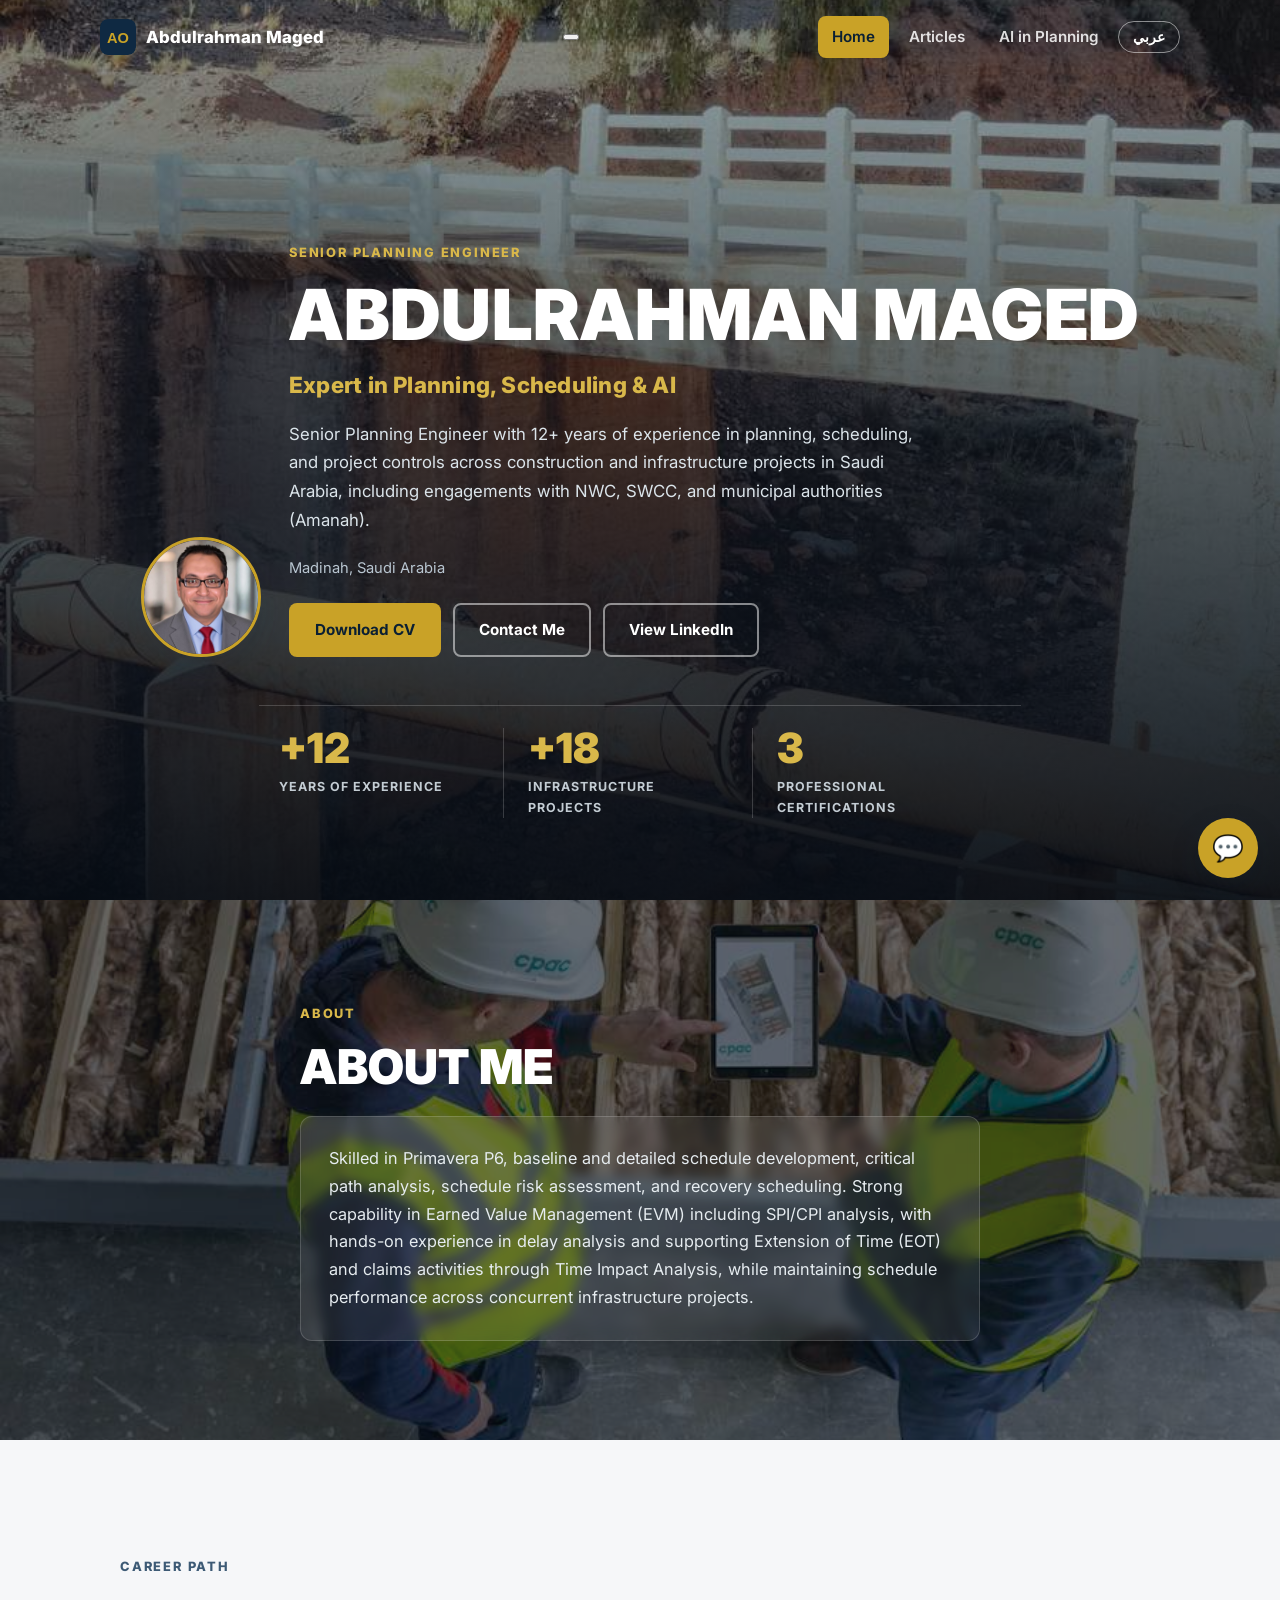
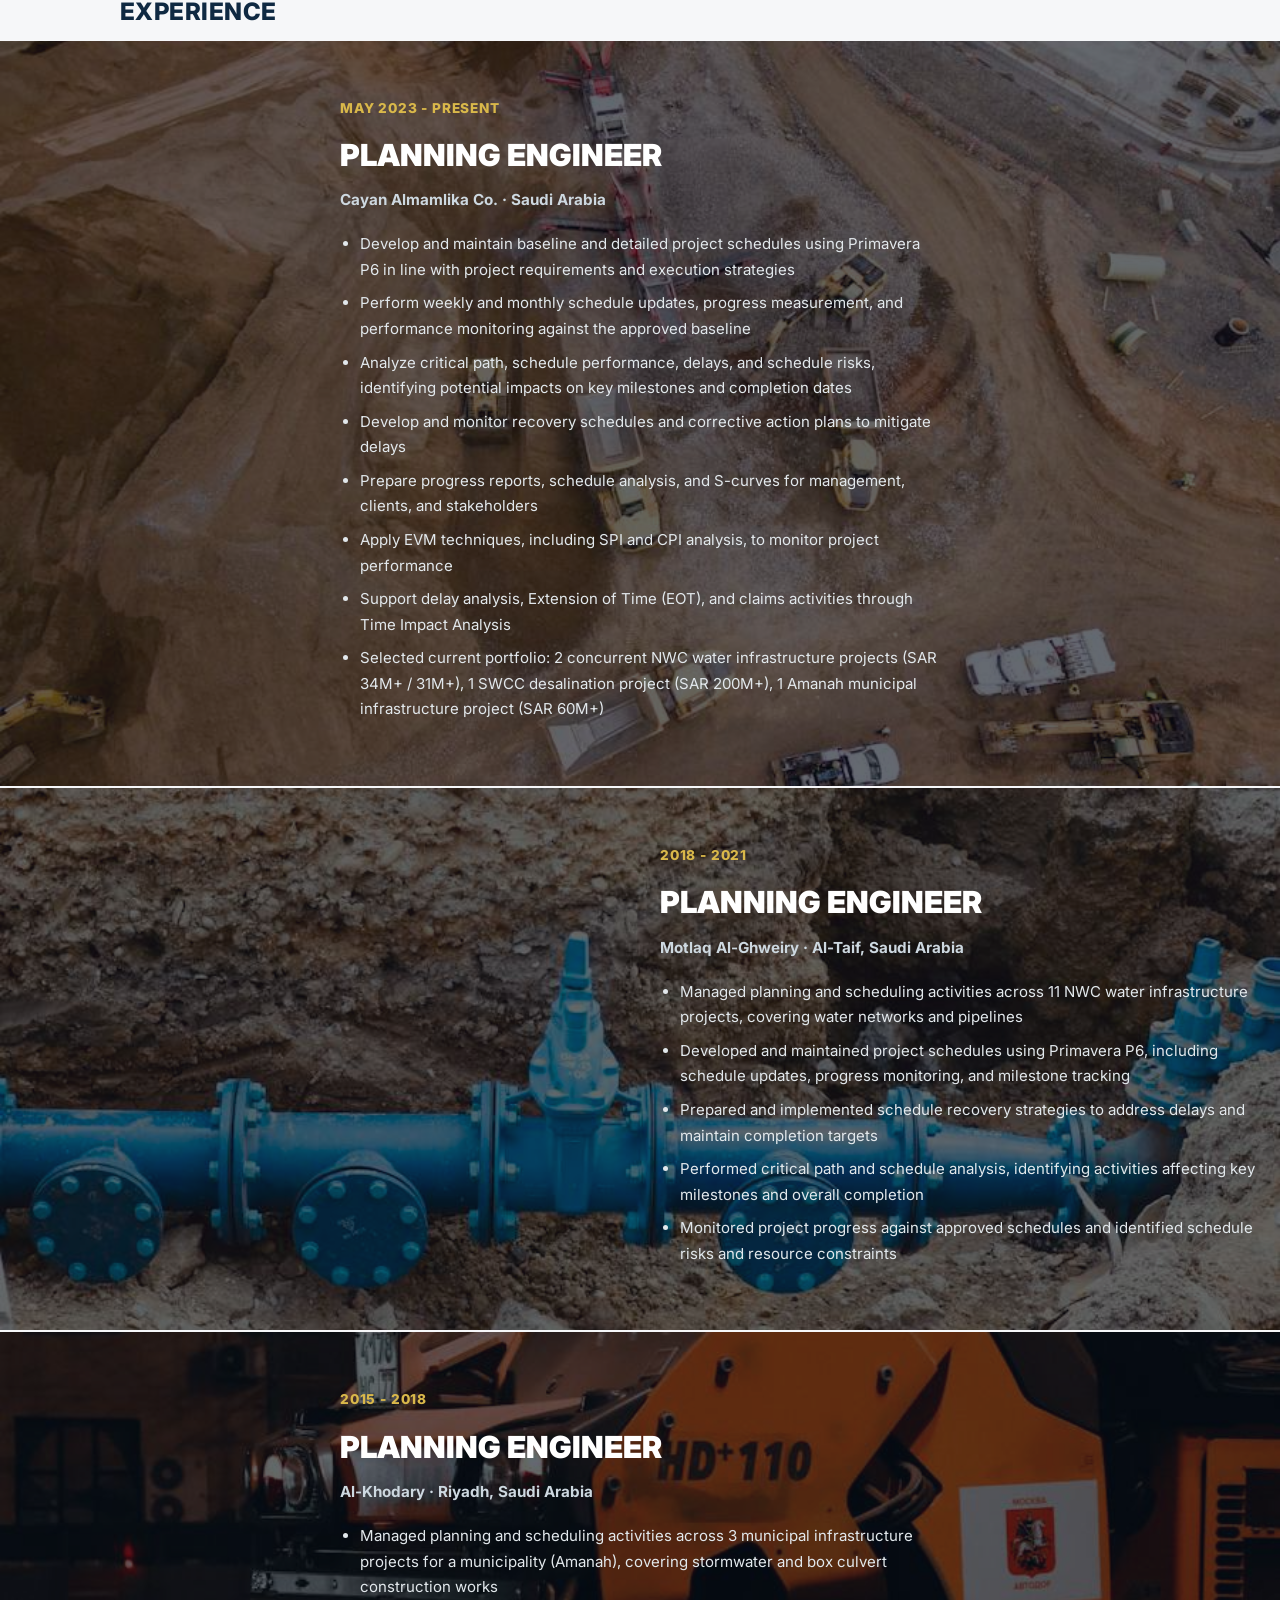
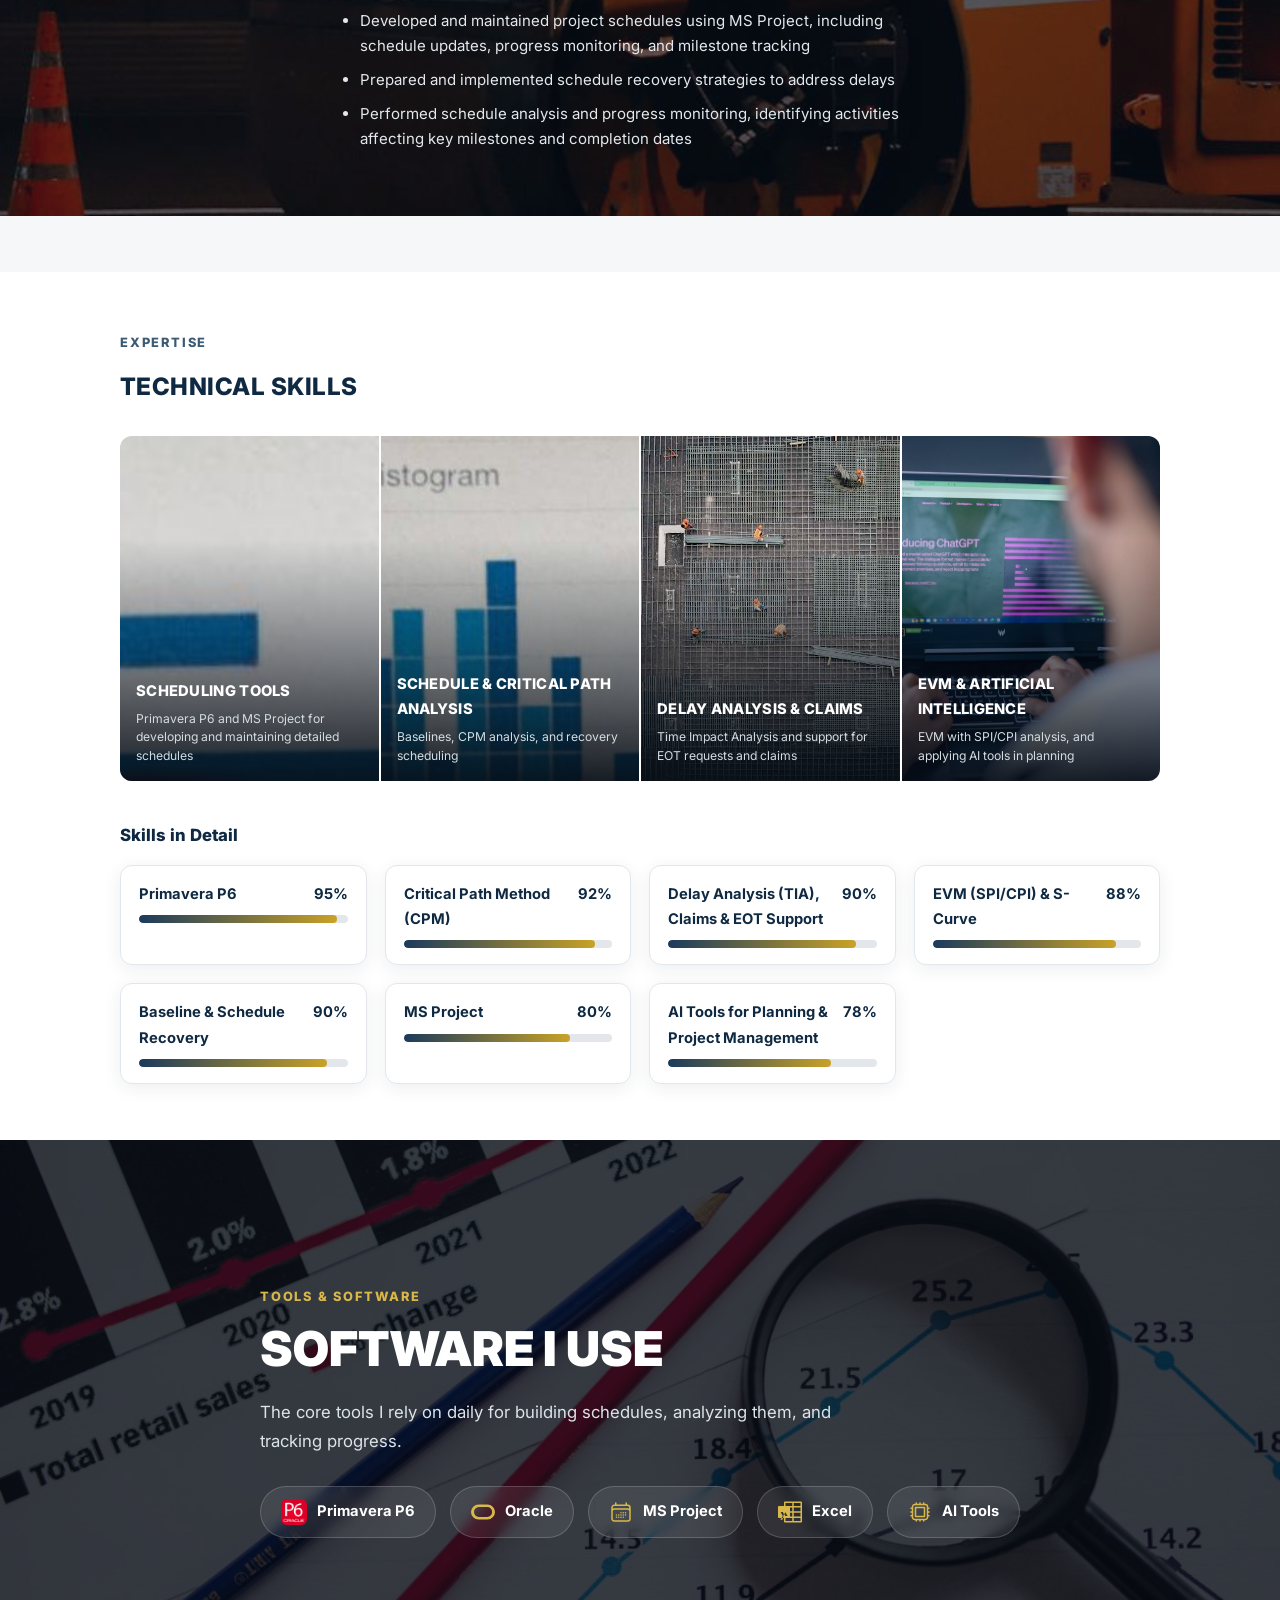
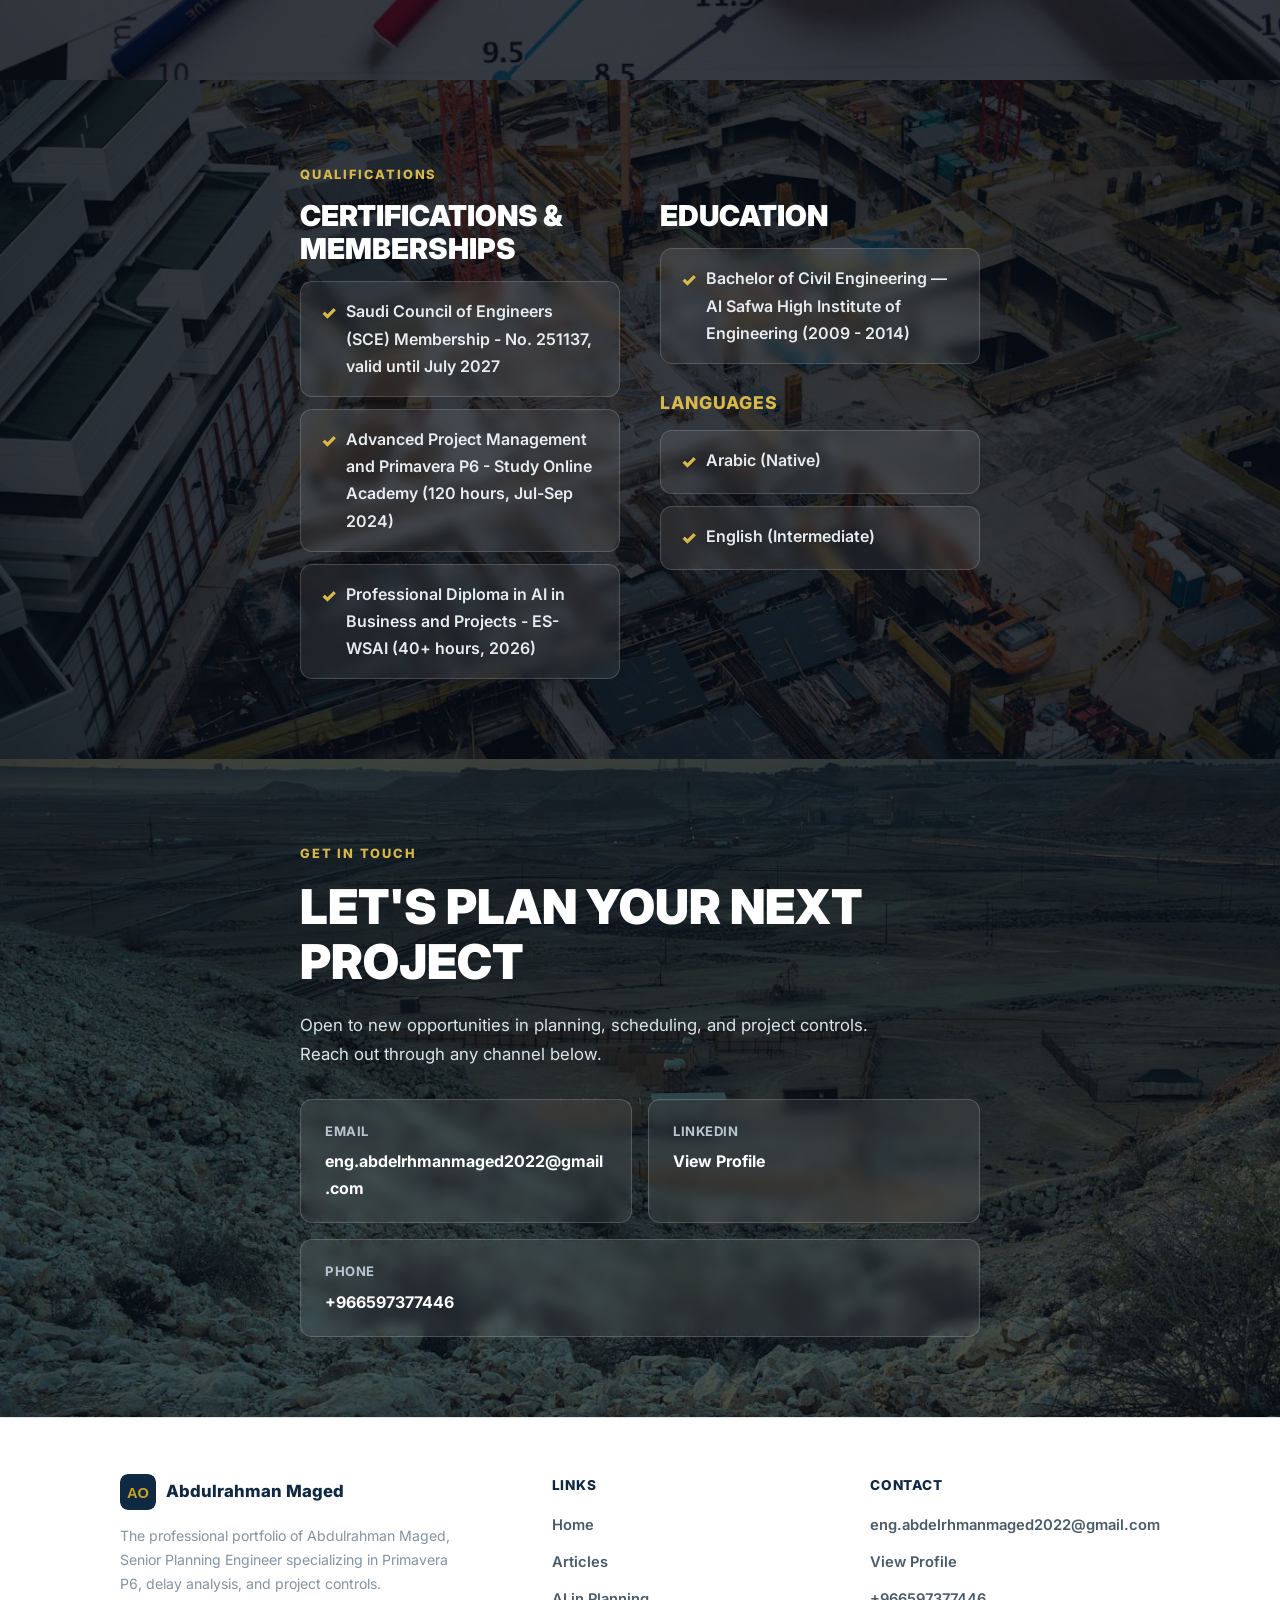
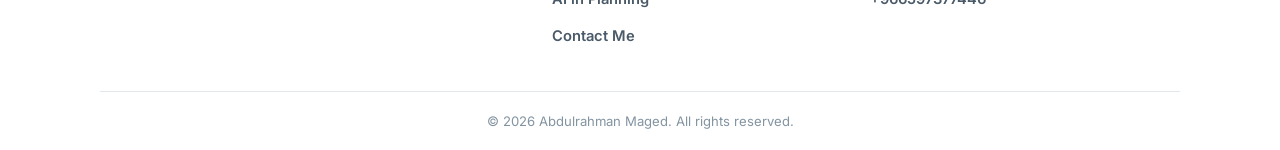
==== commit 93fef2ea: "Update index.html" ====
--- a/index.html
+++ b/index.html
@@ -1,5 +1,5 @@
 <!DOCTYPE html>
-<html lang="ar" dir="rtl">
+<html lang="en" dir="ltr">
 <head>
 <meta charset="UTF-8">
 <meta name="viewport" content="width=device-width, initial-scale=1.0">
@@ -15,7 +15,7 @@
 <link rel="stylesheet" href="styles.css">
 <script>
   (function(){
-    var lang = localStorage.getItem("site-lang") || "ar";
+    var lang = localStorage.getItem("site-lang") || "en";
     document.documentElement.lang = lang;
     document.documentElement.dir = lang === "ar" ? "rtl" : "ltr";
   })();
@@ -29,7 +29,10 @@
       <img src="favicon.svg" alt="logo">
       <span id="brand-name">Abdulrahman Maged</span>
     </div>
-    <nav class="nav-links">
+    <button class="nav-toggle" id="nav-toggle" aria-label="Menu" aria-expanded="false">
+      <span></span><span></span><span></span>
+    </button>
+    <nav class="nav-links" id="nav-links">
       <a href="index.html" data-page="home" data-i18n="navHome">Home</a>
       <a href="articles.html" data-page="articles" data-i18n="navArticles">Articles</a>
       <a href="ai-planning.html" data-page="ai" data-i18n="navAI">AI in Planning</a>
@@ -37,6 +40,7 @@
     </nav>
   </div>
 </header>
+<div class="nav-overlay" id="nav-overlay"></div>
 
 <section class="cine-hero" style="background-image:url('images/hero.jpg')">
   <div class="cine-hero-overlay"></div>
@@ -149,7 +153,7 @@
         <span data-i18n="toolMsProject">MS Project</span>
       </div>
       <div class="tool-badge">
-        <svg class="tool-icon" viewBox="0 0 24 24" fill="currentColor"><path d="M23 1.5q.41 0 .7.3.3.29.3.7v19q0 .41-.3.7-.29.3-.7.3H7q-.41 0-.7-.3-.3-.29-.3-.7V18H1q-.41 0-.7-.3-.3-.29-.3-.7V7q0-.41.3-.7Q.58 6 1 6h5V2.5q0-.41.3-.7.29-.3.7-.3zM6 13.28l1.42 2.66h2.14l-2.38-3.87 2.34-3.8H7.46l-1.3 2.4-.05.08-.04.09-.64-1.28-.66-1.29H2.59l2.27 3.82-2.48 3.85h2.16zM14.25 21v-3H7.5v3zm0-4.5v-3.75H12v3.75zm0-5.25V7.5H12v3.75zm0-5.25V3H7.5v3zm8.25 15v-3h-6.75v3zm0-4.5v-3.75h-6.75v3.75zm0-5.25V7.5h-6.75v3.75zm0-5.25V3h-6.75v3Z"/></svg>
+        <svg class="tool-icon" viewBox="0 0 24 24" fill="currentColor"><path d="M23 1.5q.41 0 .7.3.3.29.3.7v19q0 .41-.3.7-.29.3-.7.3H7q-.41 0-.7-.3-.3-.29-.3-.7V18H1q-.41 0-.7-.3-.3-.29-.3-.7V7q0-.41.3-.7Q.58 6 1 6h5V2.5q0-.41.3-.7.29-.3.7-.3zM6 13.28l1.42 2.66h2.14l-2.38-3.87H2.34-3.8H7.46l-1.3 2.4-.05.08-.04.09-.64-1.28-.66-1.29H2.59l2.27 3.82-2.48 3.85h2.16zM14.25 21v-3H7.5v3zm0-4.5v-3.75H12v3.75zm0-5.25V7.5H12v3.75zm0-5.25V3H7.5v3zm8.25 15v-3h-6.75v3zm0-4.5v-3.75h-6.75v3.75zm0-5.25V7.5h-6.75v3.75zm0-5.25V3h-6.75v3Z"/></svg>
         <span data-i18n="toolExcel">Excel</span>
       </div>
       <div class="tool-badge">
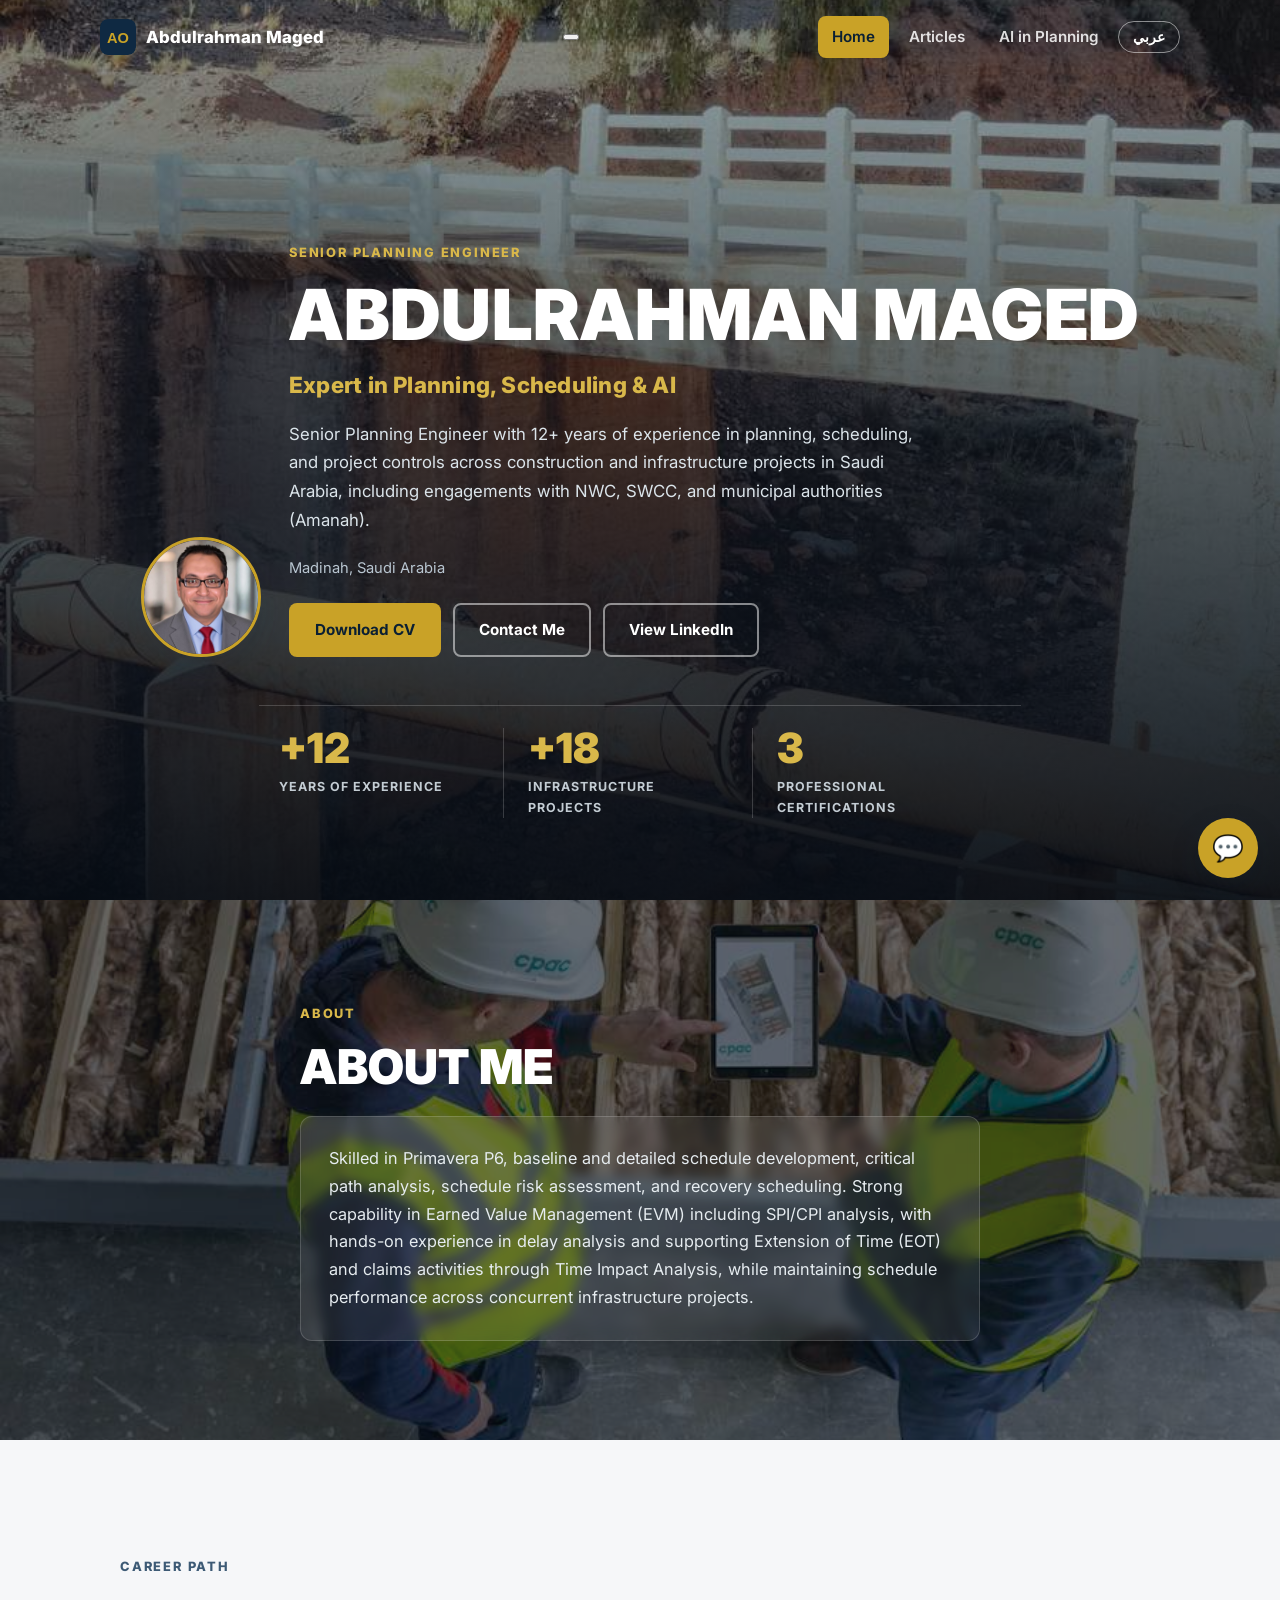
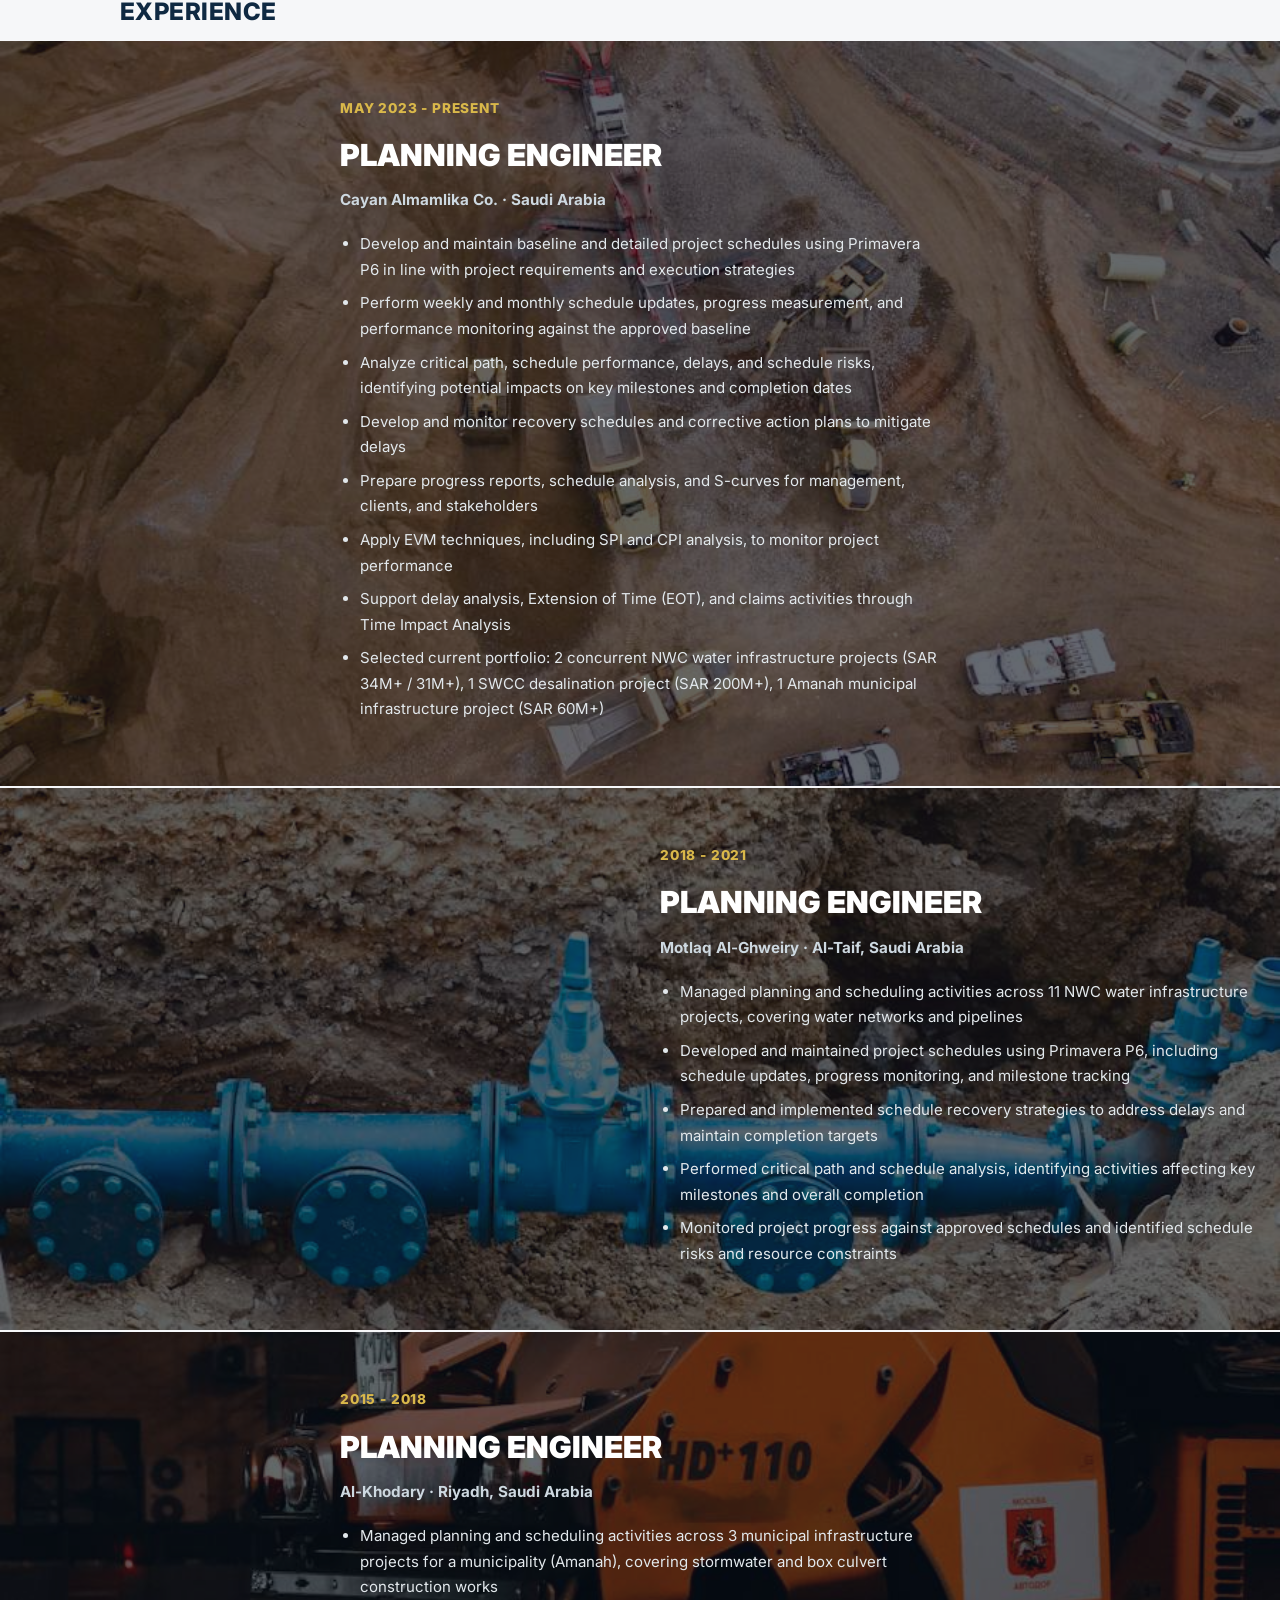
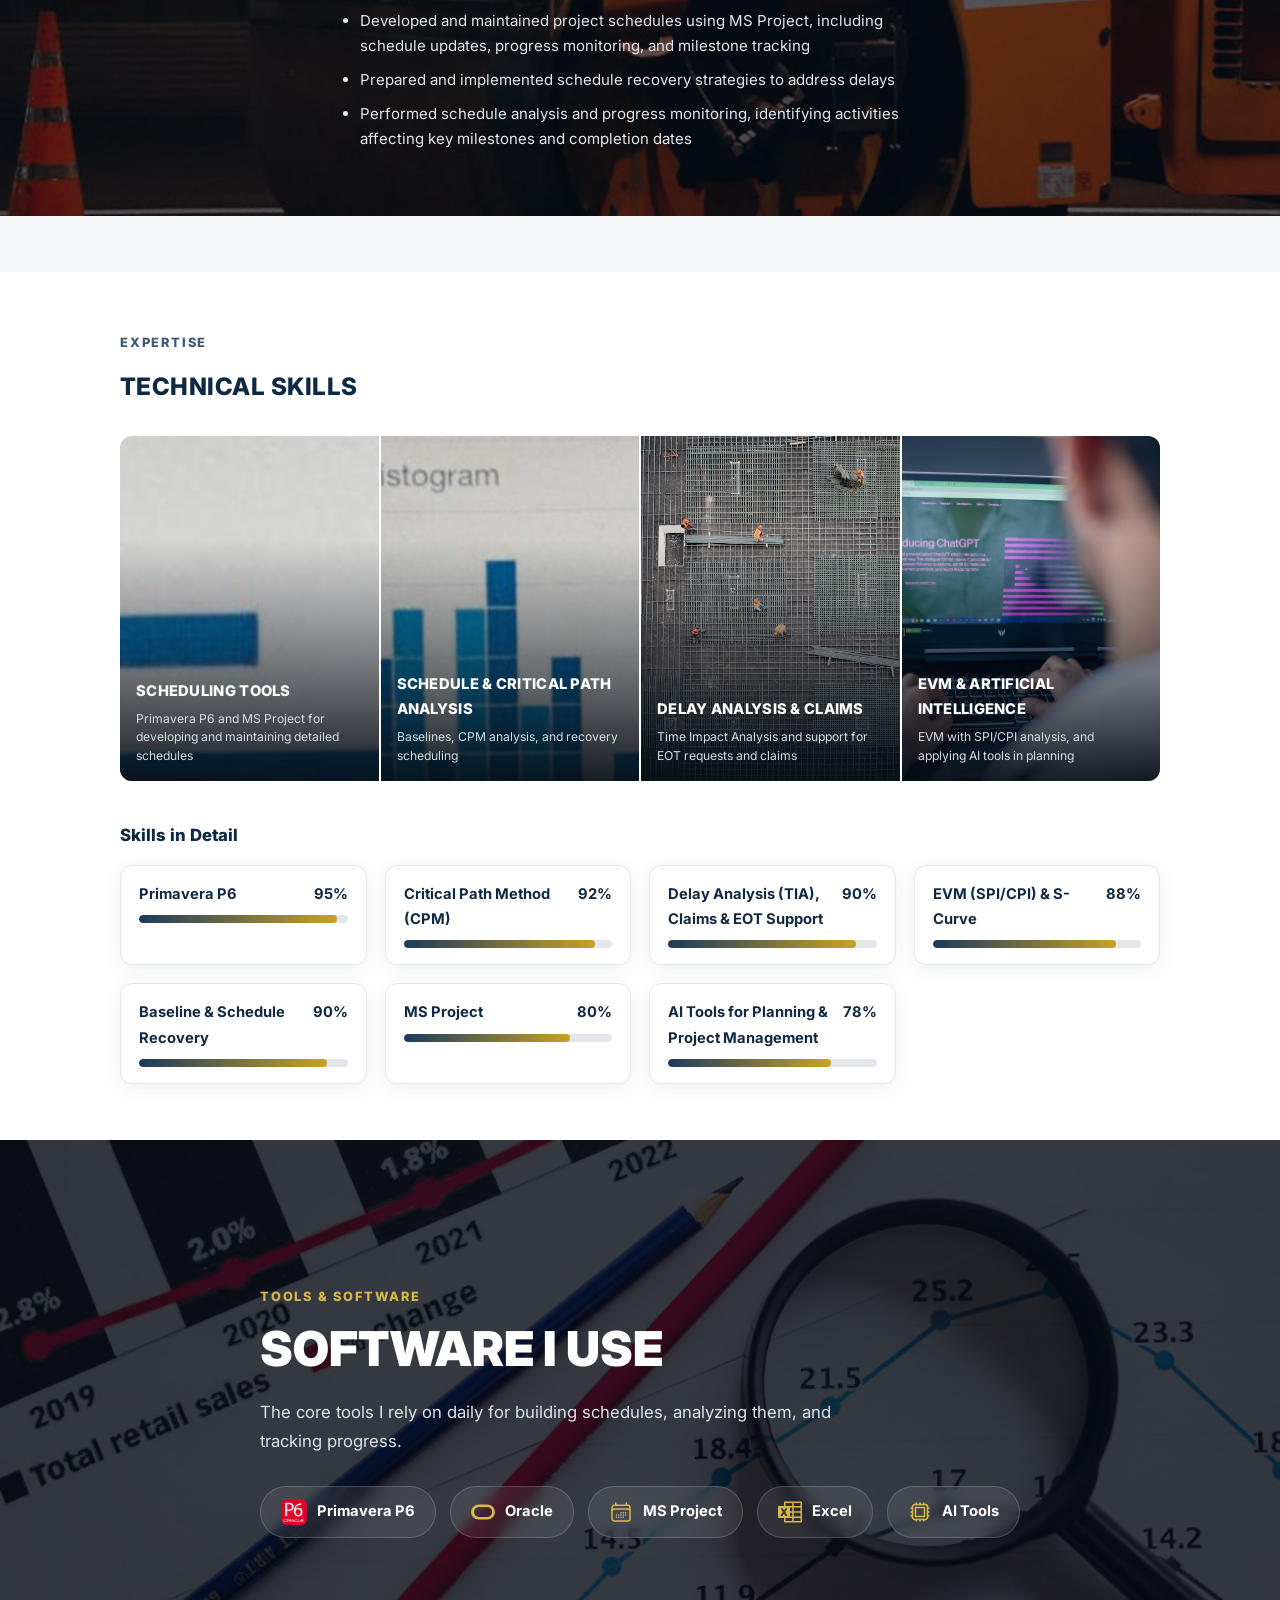
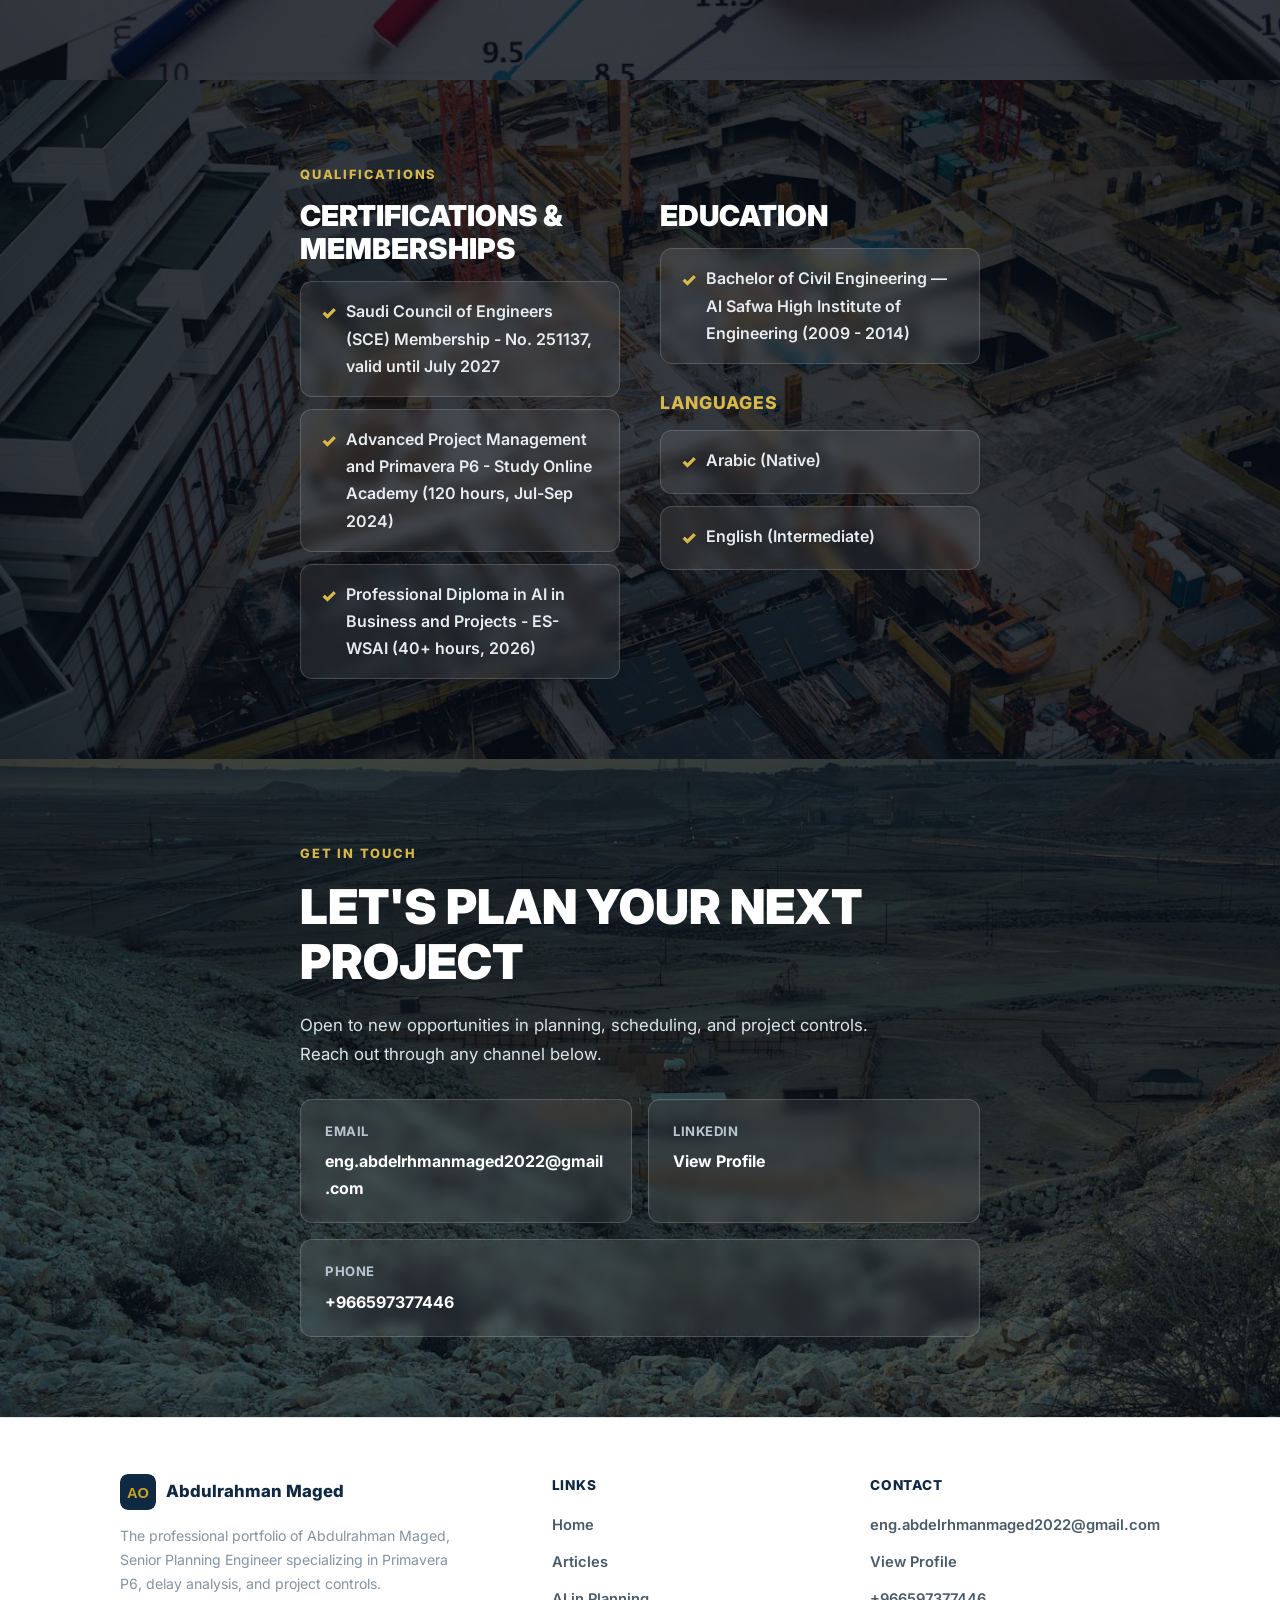
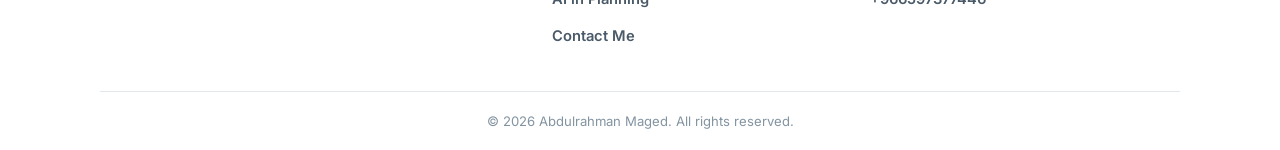
==== commit adcc9db5: "Update index.html" ====
--- a/index.html
+++ b/index.html
@@ -153,7 +153,7 @@
         <span data-i18n="toolMsProject">MS Project</span>
       </div>
       <div class="tool-badge">
-        <svg class="tool-icon" viewBox="0 0 24 24" fill="currentColor"><path d="M23 1.5q.41 0 .7.3.3.29.3.7v19q0 .41-.3.7-.29.3-.7.3H7q-.41 0-.7-.3-.3-.29-.3-.7V18H1q-.41 0-.7-.3-.3-.29-.3-.7V7q0-.41.3-.7Q.58 6 1 6h5V2.5q0-.41.3-.7.29-.3.7-.3zM6 13.28l1.42 2.66h2.14l-2.38-3.87H2.34-3.8H7.46l-1.3 2.4-.05.08-.04.09-.64-1.28-.66-1.29H2.59l2.27 3.82-2.48 3.85h2.16zM14.25 21v-3H7.5v3zm0-4.5v-3.75H12v3.75zm0-5.25V7.5H12v3.75zm0-5.25V3H7.5v3zm8.25 15v-3h-6.75v3zm0-4.5v-3.75h-6.75v3.75zm0-5.25V7.5h-6.75v3.75zm0-5.25V3h-6.75v3Z"/></svg>
+        <svg class="tool-icon" viewBox="0 0 24 24" fill="currentColor"><path d="M23 1.5q.41 0 .7.3.3.29.3.7v19q0 .41-.3.7-.29.3-.7.3H7q-.41 0-.7-.3-.3-.29-.3-.7V18H1q-.41 0-.7-.3-.3-.29-.3-.7V7q0-.41.3-.7Q.58 6 1 6h5V2.5q0-.41.3-.7.29-.3.7-.3zM6 13.28l1.42 2.66h2.14l-2.38-3.87 2.34-3.8H7.46l-1.3 2.4-.05.08-.04.09-.64-1.28-.66-1.29H2.59l2.27 3.82-2.48 3.85h2.16zM14.25 21v-3H7.5v3zm0-4.5v-3.75H12v3.75zm0-5.25V7.5H12v3.75zm0-5.25V3H7.5v3zm8.25 15v-3h-6.75v3zm0-4.5v-3.75h-6.75v3.75zm0-5.25V7.5h-6.75v3.75zm0-5.25V3h-6.75v3Z"/></svg>
         <span data-i18n="toolExcel">Excel</span>
       </div>
       <div class="tool-badge">
